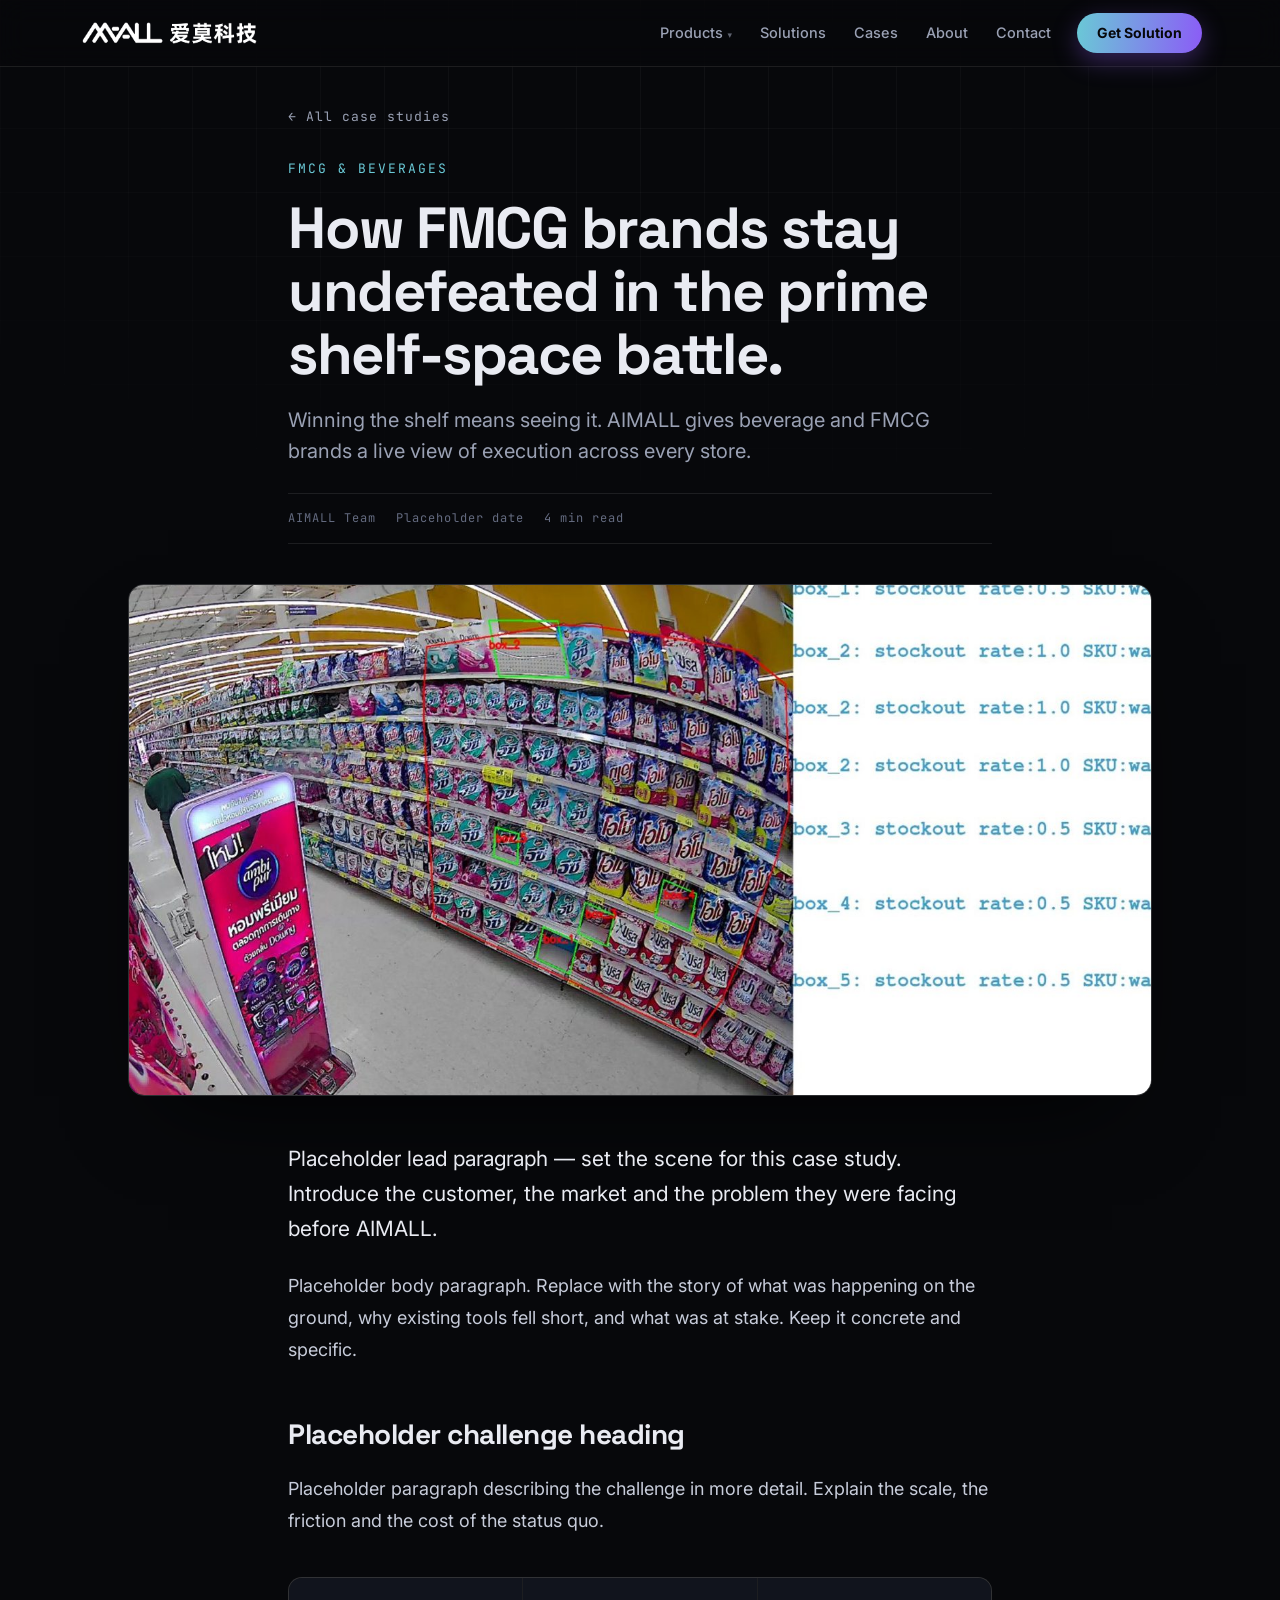
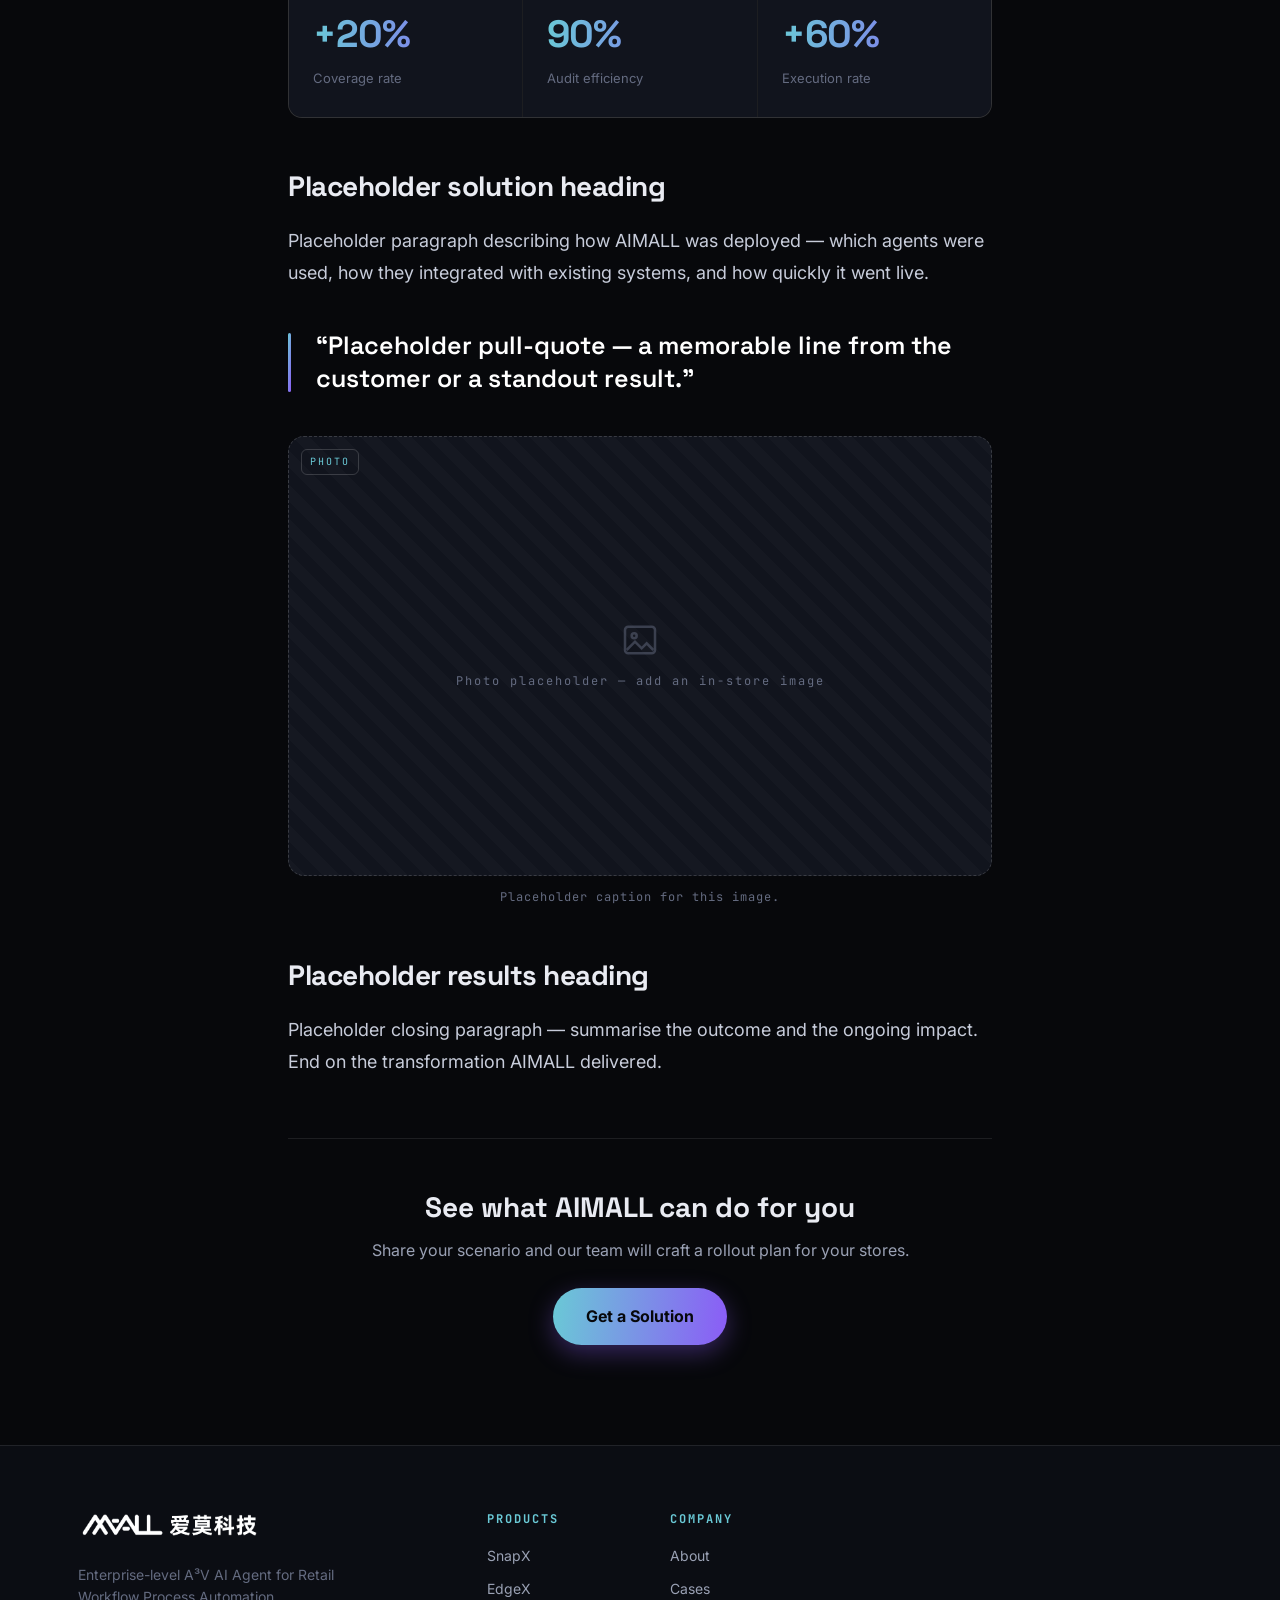
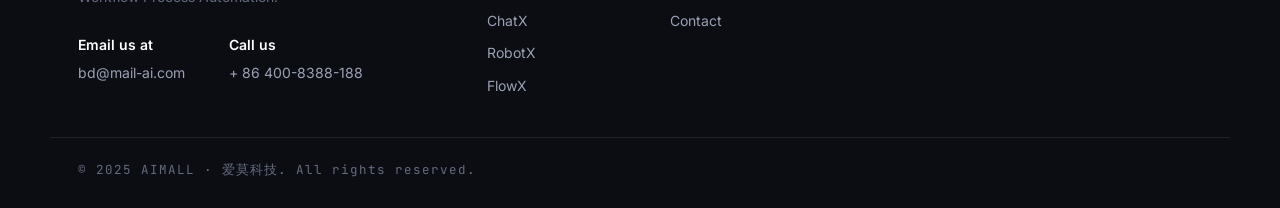
==== cases/fmcg.html @ 2e84913a "Add case-study article pages; wire Read more button to per-case article" ====
<!DOCTYPE html>
<html lang="en"><head>
<meta charset="UTF-8"/><meta name="viewport" content="width=device-width, initial-scale=1.0"/>
<title>Fmcg & Beverages — Case Study — AIMALL</title>
<link rel="preconnect" href="https://fonts.googleapis.com"/><link rel="preconnect" href="https://fonts.gstatic.com" crossorigin/>
<link href="https://fonts.googleapis.com/css2?family=Space+Grotesk:wght@400;500;600;700&family=Inter:wght@400;500;600;700&family=JetBrains+Mono:wght@400;500;600&display=swap" rel="stylesheet"/>
<link rel="stylesheet" href="../style.css?v=35"/>
</head><body>
<div class="grid-bg" aria-hidden="true"></div>
<header class="nav" id="top"><div class="container nav__inner">
    <a class="brand" href="../index.html"><img class="brand__logo" src="../assets/logo-white.png?v=1" alt="AIMALL 爱莫科技"/></a>
    <nav class="nav__links" id="navLinks"><div class="nav__drop"><a href="#">Products <i class="caret">▾</i></a><div class="nav__menu"><a href="../products/snapx.html">SnapX</a><a href="../products/edgex.html">EdgeX</a><a href="../products/chatx.html">ChatX</a><a href="../products/robotx.html">RobotX</a><a href="../products/flowx.html">FlowX</a></div></div>
        <a href="../index.html#solutions">Solutions</a><a href="../index.html#cases">Cases</a><a href="../index.html#about">About</a><a href="../index.html#contact">Contact</a></nav>
    <a href="../index.html#contact" class="btn btn--primary nav__cta">Get Solution</a>
    <button class="nav__toggle" id="navToggle" aria-label="Menu">≡</button>
</div></header>

<article class="art">
  <div class="art__narrow">
    <a href="../index.html#cases" class="art__back">← All case studies</a>
    <span class="art__eyebrow">FMCG & BEVERAGES</span>
    <h1 class="art__title">How FMCG brands stay undefeated in the prime shelf-space battle.</h1>
    <p class="art__deck">Winning the shelf means seeing it. AIMALL gives beverage and FMCG brands a live view of execution across every store.</p>
    <div class="art__meta"><span>AIMALL Team</span><span>Placeholder date</span><span>4 min read</span></div>
  </div>

  <figure class="art__hero"><img src="../assets/case-fmcg.jpg" alt="FMCG & BEVERAGES"/></figure>

  <div class="art__narrow art__body">
    <p class="lead">Placeholder lead paragraph — set the scene for this case study. Introduce the customer, the market and the problem they were facing before AIMALL.</p>
    <p>Placeholder body paragraph. Replace with the story of what was happening on the ground, why existing tools fell short, and what was at stake. Keep it concrete and specific.</p>

    <h2>Placeholder challenge heading</h2>
    <p>Placeholder paragraph describing the challenge in more detail. Explain the scale, the friction and the cost of the status quo.</p>

    <div class="art__metrics"><div class="art__metric"><span class="grad-t">+20%</span><small>Coverage rate</small></div><div class="art__metric"><span class="grad-t">90%</span><small>Audit efficiency</small></div><div class="art__metric"><span class="grad-t">+60%</span><small>Execution rate</small></div></div>

    <h2>Placeholder solution heading</h2>
    <p>Placeholder paragraph describing how AIMALL was deployed — which agents were used, how they integrated with existing systems, and how quickly it went live.</p>

    <div class="art__quote"><p>“Placeholder pull-quote — a memorable line from the customer or a standout result.”</p></div>

    <figure class="art__fig">
      <div class="ph-media" data-kind="PHOTO"><svg viewBox="0 0 24 24" fill="none" stroke="currentColor" stroke-width="1.5"><rect x="3" y="4" width="18" height="16" rx="2"/><circle cx="8.5" cy="9.5" r="1.5"/><path d="M4 18l5-5 4 4 3-3 4 4"/></svg><span>Photo placeholder — add an in-store image</span></div>
      <figcaption>Placeholder caption for this image.</figcaption>
    </figure>

    <h2>Placeholder results heading</h2>
    <p>Placeholder closing paragraph — summarise the outcome and the ongoing impact. End on the transformation AIMALL delivered.</p>

    <div class="art__cta">
      <h3>See what AIMALL can do for you</h3>
      <p>Share your scenario and our team will craft a rollout plan for your stores.</p>
      <a href="../index.html#contact" class="btn btn--primary btn--lg">Get a Solution</a>
    </div>
  </div>
</article>

<footer class="footer"><div class="container footer__grid">
    <div class="footer__brand">
      <a class="brand" href="../index.html"><img class="brand__logo" src="../assets/logo-white.png?v=1" alt="AIMALL 爱莫科技"/></a>
      <p class="footer__tag">Enterprise-level A³V AI Agent for Retail Workflow Process Automation.</p>
      <div class="footer__contact">
        <div class="fcontact"><span class="fcontact__label">Email us at</span><a class="fcontact__val" href="mailto:bd@mail-ai.com">bd@mail-ai.com</a></div>
        <div class="fcontact"><span class="fcontact__label">Call us</span><a class="fcontact__val" href="tel:+864008388188">+ 86 400-8388-188</a></div>
      </div>
    </div>
    <div class="footer__col"><h5>Products</h5><a href="../products/snapx.html">SnapX</a><a href="../products/edgex.html">EdgeX</a><a href="../products/chatx.html">ChatX</a><a href="../products/robotx.html">RobotX</a><a href="../products/flowx.html">FlowX</a></div>
    <div class="footer__col"><h5>Company</h5><a href="../index.html#about">About</a><a href="../index.html#cases">Cases</a><a href="../index.html#contact">Contact</a></div>
</div><div class="container footer__bottom mono">© 2025 AIMALL · 爱莫科技. All rights reserved.</div></footer>
<script>
document.getElementById("navToggle")?.addEventListener("click",()=>document.getElementById("navLinks").classList.toggle("open"));
document.querySelectorAll(".nav__drop").forEach(function(d){var t;d.addEventListener("mouseenter",function(){clearTimeout(t);d.classList.add("open");});d.addEventListener("mouseleave",function(){t=setTimeout(function(){d.classList.remove("open");},260);});});
</script>
</body></html>
---- style.css ----
/* ===== AIMALL — Palantir-style dark redesign ===== */
:root {
  --bg:     #07080b;
  --bg-2:   #0b0d13;   /* panel */
  --bg-3:   #11141d;   /* card */
  --line:   rgba(255,255,255,.09);
  --line-2: rgba(255,255,255,.16);
  --text:   #e9ebf2;
  --dim:    #9aa1b4;
  --mute:   #646b80;
  --cyan:   #6ac9d6;
  --cyan-b: #7ee3f0;
  --purple: #8b5cf6;
  --purple-b:#a78bfa;
  --brand-p:#6c3ec0;
  --grad:   linear-gradient(96deg, var(--cyan), var(--purple));
  --grad-soft: linear-gradient(96deg, #6ac9d6, #8b5cf6);
  --maxw:   1180px;
  --r:      14px;
}

* { box-sizing: border-box; }
html { scroll-behavior: smooth; }
body {
  margin: 0; background: var(--bg); color: var(--text);
  font-family: "Inter", system-ui, sans-serif; line-height: 1.6;
  -webkit-font-smoothing: antialiased; overflow-x: hidden;
}
a { color: inherit; text-decoration: none; }
.mono { font-family: "JetBrains Mono", ui-monospace, monospace; }

.container { width: 100%; max-width: var(--maxw); margin: 0 auto; padding: 0 28px; }

/* faint blueprint grid behind everything */
.grid-bg { position: fixed; inset: 0; z-index: 0; pointer-events: none;
  background-image:
    linear-gradient(var(--line) 1px, transparent 1px),
    linear-gradient(90deg, var(--line) 1px, transparent 1px);
  background-size: 64px 64px;
  -webkit-mask-image: radial-gradient(120% 90% at 50% 0%, #000 0%, transparent 70%);
          mask-image: radial-gradient(120% 90% at 50% 0%, #000 0%, transparent 70%);
  opacity: .5; }
body > *:not(.grid-bg) { position: relative; z-index: 1; }

/* ---- color helpers ---- */
.grad   { background: var(--grad); -webkit-background-clip: text; background-clip: text; color: transparent; }
.grad-t { background: var(--grad); -webkit-background-clip: text; background-clip: text; color: transparent; }
.c-cyan { color: var(--cyan); } .c-purple { color: var(--purple-b); }
.c-grad { background: var(--grad); -webkit-background-clip: text; background-clip: text; color: transparent; }
.dim    { color: var(--dim); }

/* ---- buttons ---- */
.btn { display: inline-flex; align-items: center; justify-content: center;
  padding: 12px 24px; border-radius: 999px; font-weight: 600; font-size: 15px;
  border: 1px solid transparent; cursor: pointer; font-family: inherit;
  transition: transform .18s ease, box-shadow .18s ease, filter .18s ease; }
.btn--lg { padding: 15px 32px; font-size: 16px; }
/* primary: smooth 2-color gradient + dark text + soft glow (matches the "Read more" button) */
.btn--primary { background: var(--grad); color: #07080b; font-weight: 700;
  border: 0; padding: 13px 25px;   /* no border → no antialiased edge fringe */
  box-shadow: 0 8px 24px rgba(139,92,246,.35); }
.btn--primary.btn--lg { padding: 16px 33px; }
.btn--primary:hover { transform: translateY(-2px); box-shadow: 0 12px 30px rgba(139,92,246,.5); }
.btn--primary:active { transform: translateY(0); box-shadow: 0 6px 18px rgba(139,92,246,.4); }
.btn--ghost { background: rgba(255,255,255,.03); color: var(--text); border-color: var(--line-2); }
.btn--ghost:hover { border-color: var(--cyan); color: #fff; }

/* ---- nav ---- */
/* header.nav (specificity 0,1,1) must beat the global `body > *:not(.grid-bg){z-index:1}`
   rule, otherwise the sticky nav — and its dropdown — render behind later sections. */
header.nav { position: sticky; top: 0; z-index: 200;
  background: rgba(7,8,11,.72); backdrop-filter: blur(14px);
  border-bottom: 1px solid var(--line); }
.nav__inner { display: flex; align-items: center; gap: 26px; height: 66px; }
.brand { display: inline-flex; align-items: center; gap: 10px; }
.brand__logo { height: 30px; width: auto; display: block; }
.brand__mark { width: 28px; height: 23px; }
.brand__name { font-family: "Space Grotesk", sans-serif; font-weight: 700; font-size: 20px; letter-spacing: 1px; }
.nav__links { display: flex; gap: 28px; margin-left: auto; font-size: 14.5px; color: var(--dim); font-weight: 500; }
.nav__links a:hover { color: #fff; }
.nav__cta { font-size: 14px; padding: 9px 20px; }
.nav__toggle { display: none; margin-left: auto; background: none; border: 0; color: #fff; font-size: 26px; cursor: pointer; }

/* products dropdown */
.nav__drop { position: relative; display: inline-flex; }
.nav__drop > a .caret { font-style: normal; font-size: 9px; opacity: .6; }
.nav__menu { position: absolute; top: calc(100% + 12px); left: 50%; transform: translateX(-50%) translateY(-6px);
  min-width: 170px; padding: 8px; z-index: 60;
  background: var(--bg-2); border: 1px solid var(--line-2); border-radius: 12px;
  display: flex; flex-direction: column; gap: 2px; box-shadow: 0 22px 55px rgba(0,0,0,.55);
  opacity: 0; visibility: hidden; transition: opacity .16s ease, transform .16s ease; }
/* invisible pad that fills the whole gap so the pointer never leaves the dropdown */
.nav__drop::after { content: ""; position: absolute; top: 100%; left: -24px; right: -24px; height: 16px; }
.nav__menu::before { content: ""; position: absolute; left: -20px; right: -20px; top: -14px; height: 16px; }  /* hover bridge */
.nav__drop:hover .nav__menu,
.nav__drop.open .nav__menu { opacity: 1; visibility: visible; transform: translateX(-50%) translateY(0); }
.nav__menu a { padding: 10px 14px; border-radius: 8px; font-size: 14px; color: var(--dim); white-space: nowrap; }
.nav__menu a:hover { background: rgba(255,255,255,.06); color: #fff; }

/* ================= product page ================= */
.pp-back { display: inline-block; margin-top: 34px; font-family: "JetBrains Mono", monospace;
  font-size: 13px; letter-spacing: 1px; color: var(--dim); }
.pp-back:hover { color: var(--cyan); }

/* hero */
.pp-hero { position: relative; padding: 40px 0 80px; overflow: hidden; }
.pp-hero__glow { position: absolute; top: -160px; left: 50%; transform: translateX(-50%);
  width: 900px; height: 560px; pointer-events: none; filter: blur(12px);
  background: radial-gradient(closest-side, var(--pp-glow, rgba(139,92,246,.22)), transparent 70%); }
.pp-hero__grid { position: relative; display: grid; grid-template-columns: 1.05fr .95fr; gap: 56px; align-items: center; }
.pp-hero--rev .pp-hero__grid { grid-template-columns: .95fr 1.05fr; }
.pp-hero--rev .pp-hero__text { order: 2; }
.pp-eyebrow { display: inline-flex; align-items: center; gap: 8px; font-family: "JetBrains Mono", monospace;
  font-size: 12px; letter-spacing: 2px; text-transform: uppercase;
  border: 1px solid var(--line-2); border-radius: 999px; padding: 6px 14px; }
.pp-eyebrow__dot { width: 6px; height: 6px; border-radius: 50%; background: var(--pp-accent, var(--cyan)); }
.pp-title { font-family: "Space Grotesk", sans-serif; font-size: clamp(48px, 6.5vw, 88px); font-weight: 700;
  letter-spacing: -2px; line-height: 1; margin: 22px 0 18px; }
.pp-tagline { font-size: clamp(19px, 2.2vw, 24px); color: var(--text); font-weight: 600; line-height: 1.3; margin: 0 0 18px; max-width: 480px; }
.pp-desc { color: var(--dim); font-size: 17px; line-height: 1.65; margin: 0 0 28px; max-width: 500px; }
.pp-cta { display: flex; gap: 14px; flex-wrap: wrap; }

.pp-media { position: relative; border: 1px solid var(--line-2); border-radius: 18px; overflow: hidden;
  background: #0a0c12; box-shadow: 0 40px 90px -34px rgba(0,0,0,.9); aspect-ratio: 5 / 4; }
.pp-media::after { content: attr(data-tag); position: absolute; top: 14px; left: 14px; z-index: 2;
  font-family: "JetBrains Mono", monospace; font-size: 10px; letter-spacing: 2px; color: var(--pp-accent, var(--cyan));
  background: rgba(7,8,11,.6); border: 1px solid var(--line-2); border-radius: 6px; padding: 5px 10px; }
.pp-media video, .pp-media svg { width: 100%; height: 100%; display: block; }
.pp-media video { object-fit: cover; }

/* sections */
.pp-sec { padding: 74px 0; border-top: 1px solid var(--line); }
.pp-sec--panel { background: var(--bg-2); }
.pp-sec__eyebrow { display: flex; align-items: center; gap: 12px; font-family: "JetBrains Mono", monospace;
  font-size: 13px; letter-spacing: 2px; text-transform: uppercase; color: var(--dim); margin: 0 0 18px; }
.pp-sec__eyebrow b { color: var(--pp-accent, var(--cyan)); font-weight: 500; }
.pp-sec__title { font-family: "Space Grotesk", sans-serif; font-size: clamp(28px, 3.6vw, 42px); font-weight: 700;
  letter-spacing: -1px; line-height: 1.12; margin: 0 0 42px; max-width: 720px; }

/* capabilities grid */
.pp-caps { display: grid; grid-template-columns: repeat(2, 1fr); gap: 18px; }
.pp-cap { background: var(--bg-3); border: 1px solid var(--line); border-radius: 14px; padding: 26px 28px;
  transition: border-color .2s, transform .2s; }
.pp-cap:hover { border-color: var(--line-2); transform: translateY(-3px); }
.pp-cap__n { font-family: "JetBrains Mono", monospace; font-size: 13px; color: var(--pp-accent, var(--cyan)); }
.pp-cap h4 { font-family: "Space Grotesk", sans-serif; font-size: 20px; margin: 12px 0 8px; }
.pp-cap p { color: var(--dim); font-size: 14.5px; margin: 0; line-height: 1.55; }

/* signature 3-step */
.pp-steps { display: grid; grid-template-columns: repeat(3, 1fr); gap: 0; border: 1px solid var(--line);
  border-radius: 14px; overflow: hidden; background: var(--line); }
.pp-step { background: var(--bg-3); padding: 30px 28px; }
.pp-step__k { font-family: "JetBrains Mono", monospace; font-size: 12px; letter-spacing: 1px; color: var(--pp-accent, var(--cyan)); }
.pp-step h4 { font-family: "Space Grotesk", sans-serif; font-size: 19px; margin: 12px 0 8px; }
.pp-step p { color: var(--dim); font-size: 14px; margin: 0; line-height: 1.55; }

/* cta band */
.pp-band { position: relative; overflow: hidden; text-align: center; padding: 90px 0; border-top: 1px solid var(--line); }
.pp-band__glow { position: absolute; inset: 0; pointer-events: none;
  background: radial-gradient(60% 100% at 50% 100%, var(--pp-glow, rgba(139,92,246,.2)), transparent 70%); }
.pp-band__inner { position: relative; }
.pp-band h2 { font-family: "Space Grotesk", sans-serif; font-size: clamp(28px, 4vw, 46px); font-weight: 700; letter-spacing: -1px; margin: 0 0 14px; }
.pp-band p { color: var(--dim); font-size: 18px; margin: 0 auto 30px; max-width: 520px; }

/* ---- placeholder scaffolding (swap in real media/text later) ---- */
.ph-media { position: relative; display: flex; flex-direction: column; align-items: center; justify-content: center;
  gap: 12px; text-align: center; padding: 24px; color: var(--mute);
  border: 1.5px dashed var(--line-2); border-radius: 16px; aspect-ratio: 16 / 10;
  background: repeating-linear-gradient(45deg, rgba(255,255,255,.015) 0 12px, transparent 12px 24px), var(--bg-3); }
.ph-media svg { width: 40px; height: 40px; opacity: .5; }
.ph-media span { font-family: "JetBrains Mono", monospace; font-size: 12px; letter-spacing: 2px; }
.ph-media::before { content: attr(data-kind); position: absolute; top: 12px; left: 12px;
  font-family: "JetBrains Mono", monospace; font-size: 10px; letter-spacing: 2px; color: var(--pp-accent, var(--cyan));
  border: 1px solid var(--line-2); border-radius: 6px; padding: 4px 8px; }

.pp-split { display: grid; grid-template-columns: 1fr 1fr; gap: 56px; align-items: center; }
.pp-split--rev .pp-split__text { order: 2; }
.pp-body { color: var(--dim); font-size: 16px; line-height: 1.65; margin: 0 0 22px; max-width: 460px; }
.pp-list { list-style: none; padding: 0; margin: 0; display: flex; flex-direction: column; gap: 12px; }
.pp-list li { position: relative; padding-left: 22px; color: var(--text); font-size: 15px; }
.pp-list li::before { content: ""; position: absolute; left: 0; top: 9px; width: 7px; height: 7px; border-radius: 50%; background: var(--grad); }

.ph-gallery { display: grid; grid-template-columns: repeat(3, 1fr); gap: 18px; }
.ph-gallery .ph-media { aspect-ratio: 4 / 3; }

.ph-stats { display: grid; grid-template-columns: repeat(3, 1fr); gap: 1px; background: var(--line);
  border: 1px solid var(--line); border-radius: 14px; overflow: hidden; }
.ph-stat { background: var(--bg-3); padding: 30px 26px; }
.ph-stat span { font-family: "Space Grotesk", sans-serif; font-size: 44px; font-weight: 700; letter-spacing: -1px; display: block; }
.ph-stat small { color: var(--mute); font-size: 13.5px; }

.ph-quote { font-family: "Space Grotesk", sans-serif; font-size: clamp(22px, 3vw, 32px); font-weight: 600;
  line-height: 1.32; letter-spacing: -.5px; margin: 0 0 18px; max-width: 840px; color: var(--text); }
.ph-quote__by { font-family: "JetBrains Mono", monospace; font-size: 13px; letter-spacing: 1px; color: var(--dim); }
.ph-tag { font-family: "JetBrains Mono", monospace; font-size: 11px; letter-spacing: 2px; color: var(--mute);
  border: 1px dashed var(--line-2); border-radius: 6px; padding: 4px 10px; display: inline-block; }

@media (max-width: 900px) {
  .pp-split, .pp-split--rev .pp-split__text { grid-template-columns: 1fr; order: 0; }
  .pp-split { grid-template-columns: 1fr; gap: 32px; }
  .ph-gallery, .ph-stats { grid-template-columns: 1fr; }
}

/* ================= case article ================= */
.art { padding-bottom: 100px; }
.art__narrow { max-width: 760px; margin: 0 auto; padding: 0 28px; }
.art__back { display: inline-block; margin-top: 40px; font-family: "JetBrains Mono", monospace;
  font-size: 13px; letter-spacing: 1px; color: var(--dim); }
.art__back:hover { color: var(--cyan); }
.art__eyebrow { display: block; font-family: "JetBrains Mono", monospace; font-size: 13px; letter-spacing: 2px;
  text-transform: uppercase; color: var(--cyan); margin-top: 30px; }
.art__title { font-family: "Space Grotesk", sans-serif; font-size: clamp(34px, 5vw, 58px); font-weight: 700;
  letter-spacing: -1.5px; line-height: 1.08; margin: 18px 0 20px; }
.art__deck { font-size: 20px; color: var(--dim); line-height: 1.55; margin: 0 0 26px; }
.art__meta { display: flex; flex-wrap: wrap; gap: 8px 20px; font-family: "JetBrains Mono", monospace;
  font-size: 12px; letter-spacing: 1px; color: var(--mute);
  border-top: 1px solid var(--line); border-bottom: 1px solid var(--line); padding: 15px 0; }
.art__hero { max-width: 1080px; margin: 40px auto 0; padding: 0 28px; }
.art__hero img { width: 100%; border-radius: 16px; border: 1px solid var(--line-2); display: block;
  aspect-ratio: 16 / 8; object-fit: cover; box-shadow: 0 40px 90px -40px rgba(0,0,0,.9); }
.art__body { margin-top: 46px; }
.art__body > p { font-size: 18px; line-height: 1.78; color: #c7ccda; margin: 0 0 24px; }
.art__body > p.lead { font-size: 21px; line-height: 1.65; color: var(--text); }
.art__body h2 { font-family: "Space Grotesk", sans-serif; font-size: 28px; font-weight: 700;
  letter-spacing: -.5px; margin: 46px 0 16px; }
.art__quote { position: relative; padding-left: 28px; margin: 40px 0; }
.art__quote::before { content: ""; position: absolute; left: 0; top: 4px; bottom: 4px; width: 3px; border-radius: 3px; background: var(--grad); }
.art__quote p { font-family: "Space Grotesk", sans-serif; font-size: 25px; font-weight: 600; line-height: 1.35; color: #fff; margin: 0; }
.art__metrics { display: grid; grid-template-columns: repeat(3, 1fr); gap: 1px; background: var(--line);
  border: 1px solid var(--line); border-radius: 14px; overflow: hidden; margin: 40px 0; }
.art__metric { background: var(--bg-3); padding: 26px 24px; }
.art__metric span { font-family: "Space Grotesk", sans-serif; font-size: 38px; font-weight: 700; letter-spacing: -1px; display: block; }
.art__metric small { color: var(--mute); font-size: 13px; }
.art__fig { margin: 40px 0; }
.art__fig figcaption { font-family: "JetBrains Mono", monospace; font-size: 12px; color: var(--mute);
  margin-top: 12px; text-align: center; letter-spacing: 1px; }
.art__cta { text-align: center; margin-top: 60px; padding-top: 46px; border-top: 1px solid var(--line); }
.art__cta h3 { font-family: "Space Grotesk", sans-serif; font-size: 28px; font-weight: 700; margin: 0 0 8px; }
.art__cta p { color: var(--dim); margin: 0 0 24px; }
@media (max-width: 900px) { .art__metrics { grid-template-columns: 1fr; } }

@media (max-width: 900px) {
  .pp-hero__grid, .pp-hero--rev .pp-hero__grid { grid-template-columns: 1fr; gap: 34px; }
  .pp-hero--rev .pp-hero__text { order: 0; }
  .pp-caps { grid-template-columns: 1fr; }
  .pp-steps { grid-template-columns: 1fr; }
}

/* ---- hero ---- */
.hero { position: relative; padding: 120px 0 96px; overflow: hidden; }
.hero__glow { position: absolute; top: -180px; left: 50%; transform: translateX(-50%);
  width: 1100px; height: 720px; pointer-events: none;
  background:
    radial-gradient(closest-side, rgba(106,201,214,.22), transparent 70%) -180px 0/60% 100% no-repeat,
    radial-gradient(closest-side, rgba(139,92,246,.26), transparent 70%) 180px 40px/60% 100% no-repeat;
  filter: blur(10px); }
.hero__inner { position: relative; max-width: 1140px; margin: 0 auto; text-align: center; }
.kicker { display: inline-flex; align-items: center; gap: 9px; font-family: "JetBrains Mono", monospace;
  font-size: 12px; letter-spacing: 2px; color: var(--cyan-b); text-transform: uppercase;
  border: 1px solid var(--line-2); border-radius: 999px; padding: 7px 16px; margin-bottom: 28px;
  background: rgba(106,201,214,.05); }
.kicker__dot { width: 7px; height: 7px; border-radius: 50%; background: var(--cyan);
  box-shadow: 0 0 10px var(--cyan); animation: pulse 1.8s infinite; }
@keyframes pulse { 0%,100% { opacity: 1; } 50% { opacity: .3; } }
.hero__title { font-family: "Space Grotesk", sans-serif; font-size: clamp(23px, 5.4vw, 66px);
  line-height: 1.06; font-weight: 700; letter-spacing: -1.5px; margin: 0 0 26px; white-space: nowrap; }
.hero__sub { font-size: clamp(17px, 2vw, 20px); color: var(--dim); max-width: 660px; margin: 0 auto 36px; }
.hero__sub b { color: var(--text); font-weight: 600; }
.hero__cta { display: flex; gap: 14px; flex-wrap: wrap; justify-content: center; }
.hero__statsbar { max-width: 1340px; margin-top: 76px; }
.hero__stats { display: grid; grid-template-columns: repeat(5, 1fr); gap: 1px;
  border: 1px solid var(--line); border-radius: var(--r); overflow: hidden;
  background: var(--line); }
.hstat { background: var(--bg-2); padding: 26px 26px; display: flex; align-items: center; gap: 16px; }
.hstat__ic { flex: 0 0 auto; width: 42px; height: 42px; border-radius: 12px;
  display: inline-flex; align-items: center; justify-content: center; }
.hstat__ic svg { width: 22px; height: 22px; }
.hstat__ic.ic-c { background: rgba(106,201,214,.1); color: var(--cyan-b); border: 1px solid rgba(106,201,214,.22); }
.hstat__ic.ic-p { background: rgba(139,92,246,.1); color: var(--purple-b); border: 1px solid rgba(139,92,246,.24); }
.hstat__txt { display: flex; flex-direction: column; min-width: 0; }
.hstat__n { font-family: "Space Grotesk", sans-serif; font-size: 30px; font-weight: 700; letter-spacing: -1px; line-height: 1.05; white-space: nowrap; }
.hstat__n i { font-style: normal; font-size: 18px; color: var(--cyan); margin-left: 1px; }
.hstat__l { font-size: 13px; color: var(--mute); line-height: 1.35; margin-top: 4px; }

/* ---- marquee ---- */
.clients { padding-top: 40px; }
.clients__label { margin: 0 0 18px; padding-left: 90px;
  font-size: 11px; letter-spacing: 3px; text-transform: uppercase; color: var(--cyan-b); }
@media (max-width: 700px) { .clients__label { padding-left: 28px; } }
.marquee { border-top: 1px solid var(--line); border-bottom: 1px solid var(--line);
  padding: 18px 0; overflow: hidden; background: rgba(255,255,255,.012); }
.marquee__viewport { overflow: hidden;
  -webkit-mask-image: linear-gradient(90deg, transparent 0, #000 70px, #000 calc(100% - 70px), transparent 100%);
          mask-image: linear-gradient(90deg, transparent 0, #000 70px, #000 calc(100% - 70px), transparent 100%); }
.marquee__track { display: flex; gap: 56px; white-space: nowrap; width: max-content;
  animation: scroll 38s linear infinite; }
.marquee__track span { font-family: "JetBrains Mono", monospace; font-size: 14px; letter-spacing: 2px;
  color: var(--mute); }
@keyframes scroll { to { transform: translateX(-50%); } }

/* ---- sections ---- */
.section { padding: 100px 0; }
.section--panel { background: var(--bg-2); border-top: 1px solid var(--line); border-bottom: 1px solid var(--line); }
.eyebrow { display: flex; align-items: center; gap: 12px; font-family: "JetBrains Mono", monospace;
  font-size: 13px; letter-spacing: 2px; text-transform: uppercase; color: var(--dim); margin: 0 0 22px; }
.eyebrow__num { color: var(--cyan); border: 1px solid var(--line-2); border-radius: 6px; padding: 3px 9px; font-size: 12px; }
.h2 { font-family: "Space Grotesk", sans-serif; font-size: clamp(30px, 4vw, 48px); font-weight: 700;
  letter-spacing: -1px; line-height: 1.1; margin: 0 0 20px; }
.lead { font-size: 18px; color: var(--dim); max-width: 680px; margin: 0 0 48px; }
.lead b { color: var(--text); }

/* ---- gap ---- */
.gap-head { display: grid; grid-template-columns: 1.1fr .9fr; gap: 40px; align-items: end; margin-bottom: 52px; }
.gap-head .h2 { margin: 0; }
.gap-head .lead { margin: 0; }
.gap-grid { display: grid; grid-template-columns: repeat(4, 1fr); gap: 1px; background: var(--line);
  border: 1px solid var(--line); border-radius: var(--r); overflow: hidden; }
.gap-cell { background: var(--bg); padding: 32px 26px; }
.gap-cell__n { display: block; font-family: "Space Grotesk", sans-serif; font-size: 46px; font-weight: 700; letter-spacing: -1px; }
.gap-cell__l { font-size: 14px; color: var(--mute); }

/* ---- A3V loop ---- */
.loop { display: grid; grid-template-columns: 1fr auto 1fr auto 1fr auto 1fr; align-items: stretch; gap: 0; margin-bottom: 22px; }
.loop__node { background: var(--bg-3); border: 1px solid var(--line); border-radius: var(--r); padding: 26px;
  position: relative; overflow: hidden; isolation: isolate;
  transition: transform .25s ease, border-color .25s ease, box-shadow .25s ease; }
.loop__node > * { position: relative; z-index: 1; }
.loop__node::before { content: ""; position: absolute; inset: 0; z-index: 0; opacity: 0; transition: opacity .3s ease;
  background: radial-gradient(280px circle at var(--mx, 50%) var(--my, -20%),
    rgba(106,201,214,.20), rgba(139,92,246,.12) 35%, transparent 65%); }
.loop__node:hover { transform: translateY(-6px); border-color: rgba(139,92,246,.5);
  box-shadow: 0 0 0 1px rgba(139,92,246,.25), 0 26px 60px -12px rgba(139,92,246,.4),
              0 0 44px -10px rgba(106,201,214,.3); }
.loop__node:hover::before { opacity: 1; }
.loop__node h3 { font-family: "Space Grotesk", sans-serif; font-size: 23px; margin: 10px 0 12px; }
.loop__node p { color: var(--dim); font-size: 14.5px; margin: 0 0 18px; }
.loop__tag { display: block; font-size: 11px; color: var(--mute); letter-spacing: 1px; }
.loop__sym { font-style: normal; color: var(--cyan); }
.loop__sym--v { color: var(--purple-b); }
.loop__meta { font-size: 12px; color: var(--mute); letter-spacing: 1px; }
.loop__node--v { border-color: rgba(139,92,246,.4); box-shadow: 0 0 0 1px rgba(139,92,246,.12), 0 20px 60px rgba(139,92,246,.1); }
.loop__arrow { align-self: center; width: 34px; height: 2px; position: relative;
  background: linear-gradient(90deg, var(--cyan), var(--purple)); }
.loop__arrow::after { content: ""; position: absolute; right: -1px; top: 50%; transform: translateY(-50%) rotate(45deg);
  width: 7px; height: 7px; border-top: 2px solid var(--purple); border-right: 2px solid var(--purple); }

/* closed-loop return rail */
.loop__return { position: relative; display: flex; justify-content: center; margin: 0 0 60px; }
.loop__return::before { content: ""; position: absolute; left: 0; right: 0; top: 50%;
  border-top: 1px dashed var(--line-2); }
.loop__return::after { content: ""; position: absolute; left: 0; top: 50%; transform: translateY(-50%) rotate(-45deg);
  width: 7px; height: 7px; border-left: 2px solid var(--cyan); border-bottom: 2px solid var(--cyan); }
.loop__return-label { position: relative; background: var(--bg-2); padding: 0 18px;
  font-size: 11px; letter-spacing: 2px; color: var(--cyan-b); }

/* ---- timeline ---- */
.timeline { border: 1px solid var(--line); border-radius: var(--r); background:
   linear-gradient(180deg, rgba(139,92,246,.06), rgba(106,201,214,.03)); padding: 28px 30px; }
.timeline__h { font-size: 12px; letter-spacing: 2px; color: var(--cyan-b); margin: 0 0 22px; }
.timeline__steps { list-style: none; margin: 0; padding: 0; display: grid; gap: 0; }
.timeline__steps li { display: grid; grid-template-columns: 80px 110px 1fr; gap: 18px; align-items: baseline;
  padding: 16px 0; border-top: 1px solid var(--line); }
.timeline__steps li:first-child { border-top: 0; }
.t-time { color: var(--cyan); font-size: 15px; }
.t-k { font-family: "JetBrains Mono", monospace; font-size: 13px; letter-spacing: 1px; color: var(--purple-b); }
.t-d { color: var(--dim); font-size: 15px; }

/* ---- products ---- */
.products { display: grid; grid-template-columns: repeat(3, 1fr); gap: 20px; }
.product { background: var(--bg-3); border: 1px solid var(--line); border-radius: var(--r); padding: 30px;
  transition: .2s; }
.product:hover { border-color: var(--line-2); transform: translateY(-4px); }
.product--hot { border-color: rgba(139,92,246,.4); box-shadow: 0 0 0 1px rgba(139,92,246,.15), 0 20px 60px rgba(139,92,246,.12); }
.product__tag { font-size: 14px; letter-spacing: 2px; font-weight: 600; }
.product h3 { font-family: "Space Grotesk", sans-serif; font-size: 23px; margin: 14px 0 10px; }
.product p { color: var(--dim); font-size: 15px; margin: 0 0 20px; }
.feat { list-style: none; margin: 0 0 22px; padding: 0; }
.feat li { font-size: 14px; color: var(--text); padding: 9px 0; border-top: 1px solid var(--line); position: relative; padding-left: 18px; }
.feat li::before { content: ""; position: absolute; left: 0; top: 50%; transform: translateY(-50%);
  width: 6px; height: 6px; border-radius: 50%; background: var(--grad); }
.link { font-family: "JetBrains Mono", monospace; font-size: 13px; letter-spacing: 1px; color: var(--cyan); }
.link:hover { color: var(--cyan-b); }

/* ---- selector: carousel left, detail right ---- */
.container--wide { max-width: 1380px; }
.selector { display: grid; grid-template-columns: 1.25fr .75fr; gap: 48px; align-items: center; margin-top: 16px; }
.cover-col { min-width: 0; }

/* ---- coverflow product carousel ---- */
.cover { position: relative; display: flex; align-items: center; justify-content: center;
  min-height: 340px; overflow: hidden; }
.cover__stage { position: relative; width: 100%; height: 236px; perspective: 1500px;
  transform-style: preserve-3d; touch-action: pan-y; user-select: none; cursor: grab; }
.cover__stage.dragging { cursor: grabbing; }
.cover__card { position: absolute; top: 50%; left: 50%; width: 500px; height: 232px;
  margin: -116px 0 0 -250px; border-radius: 18px; overflow: hidden;
  background: linear-gradient(180deg, #11141d, #0b0d13); border: 1px solid var(--line);
  transition: transform .6s cubic-bezier(.18,.9,.25,1), opacity .6s, box-shadow .3s, border-color .3s;
  will-change: transform, opacity; }
.cover__card.is-active { border-color: rgba(139,92,246,.5);
  box-shadow: 0 0 0 1px rgba(139,92,246,.25), 0 30px 80px -20px rgba(139,92,246,.5), 0 0 50px -16px rgba(106,201,214,.4); }
.cover__vis { height: 168px; padding: 14px; display: flex; align-items: center; justify-content: center;
  background:
    radial-gradient(120% 90% at 50% 0%, rgba(139,92,246,.10), transparent 60%),
    linear-gradient(180deg, #0d1018, #0a0c12);
  border-bottom: 1px solid var(--line); }
.cover__vis .vis { width: 100%; height: 100%; }
.cover__vis--video { padding: 0; }
.cover__video { width: 100%; height: 100%; object-fit: cover; display: block; }
/* portrait clips (e.g. phone recordings): show the whole frame, centered */
.cover__video--portrait { object-fit: contain; background: #0a0c12; }
.cover__label { display: flex; align-items: baseline; justify-content: space-between; padding: 15px 22px; }
.cover__name { font-family: "Space Grotesk", sans-serif; font-weight: 700; font-size: 22px; }
.cover__role { font-size: 11px; letter-spacing: 2px; color: var(--cyan); }
.cover__arrow { position: absolute; top: 50%; transform: translateY(-50%); z-index: 20;
  width: 50px; height: 50px; border-radius: 50%; cursor: pointer;
  background: rgba(255,255,255,.04); border: 1px solid var(--line-2); color: var(--text);
  font-size: 26px; line-height: 1; display: flex; align-items: center; justify-content: center;
  transition: .18s; }
.cover__arrow:hover { border-color: var(--cyan); color: #fff; background: rgba(106,201,214,.08); }
.cover__arrow--l { left: 0; } .cover__arrow--r { right: 0; }
.cover__counter { text-align: center; margin: 6px 0 0; font-size: 13px; letter-spacing: 2px; color: var(--mute); }
.cover__counter b { color: var(--cyan-b); }
.selector__hint { text-align: center; margin-top: 36px; font-size: 11px; letter-spacing: 2px; color: var(--mute); }

/* detail panel (under the carousel) */
.prod-detail { border: 1px solid var(--line); border-radius: var(--r); background: var(--bg-3); padding: 34px 40px;
  position: relative; overflow: hidden; }
.prod-detail--wide { max-width: 860px; margin: 0 auto; }
.prod-detail::before { content: ""; position: absolute; inset: 0 auto 0 0; width: 3px; background: var(--grad); }
.prod-detail__tag { font-size: 12px; letter-spacing: 2px; display: block; margin-bottom: 10px; }
.prod-detail__name { font-family: "Space Grotesk", sans-serif; font-size: 32px; font-weight: 700; letter-spacing: -1px; margin: 0; line-height: 1.05; }
.prod-detail__desc { color: var(--dim); font-size: 16px; margin: 12px 0 22px; max-width: 620px; }
.prod-detail .feat { columns: 2; column-gap: 30px; margin-bottom: 22px; }
.prod-detail .feat li { break-inside: avoid; }
.prod-detail.swap { animation: detailIn .4s ease; }
@keyframes detailIn { from { opacity: 0; transform: translateY(10px); } to { opacity: 1; transform: none; } }

/* ---- 5P ---- */
.p5__tabs { display: flex; flex-wrap: wrap; gap: 8px; margin-bottom: 28px; }
.p5__tab { font-family: "JetBrains Mono", monospace; font-size: 14px; letter-spacing: 1px;
  padding: 11px 22px; border-radius: 999px; border: 1px solid var(--line-2); background: transparent;
  color: var(--dim); cursor: pointer; transition: .15s; }
/* hover: subtle on-theme highlight (not the gradient) */
.p5__tab:hover { color: #fff; border-color: var(--cyan); background: rgba(106,201,214,.08); }
/* selected: solid brand purple — distinct from hover */
.p5__tab.is-active, .p5__tab.is-active:hover { color: #fff; font-weight: 600;
  background: var(--brand-p); border-color: transparent;
  box-shadow: 0 6px 20px rgba(108,62,192,.45), 0 0 0 1px rgba(139,92,246,.4); }
.p5__panel { border: 1px solid var(--line); border-radius: var(--r); background: var(--bg-3); padding: 34px; }
.p5__lead { margin-bottom: 26px; }
.p5__lead h3 { font-family: "Space Grotesk", sans-serif; font-size: 26px; margin: 0 0 8px; }
.p5__lead .mono { font-size: 12px; letter-spacing: 2px; color: var(--cyan); }
.p5__chips { display: flex; flex-wrap: wrap; gap: 12px; }
.chip { border: 1px solid var(--line-2); border-radius: 10px; padding: 14px 18px; background: var(--bg-2); min-width: 160px; }
.chip b { display: block; font-size: 15px; font-weight: 600; }
.chip small { font-family: "JetBrains Mono", monospace; font-size: 11px; letter-spacing: 1px; color: var(--mute); }

/* ---- success-story showcase (Palantir-style) ---- */
.story__tabs { display: flex; align-items: center; gap: 8px; flex-wrap: wrap; margin-bottom: 18px; }
.story__tab { font-family: "JetBrains Mono", monospace; font-size: 14px; padding: 9px 18px; border-radius: 8px;
  border: 1px solid transparent; background: transparent; color: var(--dim); cursor: pointer; transition: .15s; }
.story__tab:hover { color: #fff; }
.story__tab.is-active { color: #fff; background: rgba(255,255,255,.06); border-color: var(--line-2); }
.story__all { margin-left: auto; font-family: "JetBrains Mono", monospace; font-size: 12px; letter-spacing: 1px;
  color: var(--dim); border: 1px solid var(--line-2); border-radius: 8px; padding: 9px 16px; }
.story__all:hover { color: #fff; border-color: var(--cyan); }

.story__panel { position: relative; overflow: hidden; border: 1px solid var(--line); border-radius: var(--r);
  background: radial-gradient(120% 120% at 100% 0%, rgba(139,92,246,.10), transparent 55%), var(--bg-2); padding: 44px; }
/* title + short description overlaid on the image — the whole block is a link */
.story__overlay { position: absolute; left: 0; right: 0; bottom: 0; z-index: 3; display: block;
  padding: 48px clamp(28px, 5vw, 64px); max-width: 760px; }
.story__eyebrow { display: block; font-size: 13px; letter-spacing: 3px; color: var(--cyan-b);
  text-shadow: 0 1px 8px rgba(0,0,0,.8); transition: color .2s ease; }
.story__title { font-family: "Space Grotesk", sans-serif; font-size: clamp(26px, 3vw, 40px); font-weight: 700;
  line-height: 1.12; letter-spacing: -.8px; margin: 14px 0 14px; color: #fff;
  text-shadow: 0 2px 20px rgba(0,0,0,.7); transition: color .2s ease; }
.story__desc { color: rgba(255,255,255,.82); font-size: clamp(15px, 1.6vw, 18px); line-height: 1.55; margin: 0;
  max-width: 600px; text-shadow: 0 1px 12px rgba(0,0,0,.8); transition: color .2s ease; }
/* dull the whole block on hover */
.story__overlay:hover .story__title { color: rgba(255,255,255,.6); }
.story__overlay:hover .story__desc { color: rgba(255,255,255,.5); }
.story__overlay:hover .story__eyebrow { color: rgba(126,227,240,.6); }
/* Read more button */
.story__more { display: inline-flex; align-items: center; gap: 8px; margin-top: 22px;
  padding: 11px 24px; border-radius: 999px; font-weight: 700; font-size: 14px; color: #07080b;
  background: var(--grad); box-shadow: 0 8px 24px rgba(139,92,246,.35);
  transition: transform .15s ease, box-shadow .15s ease; }
.story__overlay:hover .story__more { transform: translateY(-2px); box-shadow: 0 12px 30px rgba(139,92,246,.5); }
.story__metrics { display: flex; gap: 36px; flex-wrap: wrap; margin-bottom: 26px; }
.story__metrics > div { display: flex; flex-direction: column; }
.story__metrics span { font-family: "Space Grotesk", sans-serif; font-size: 34px; font-weight: 700; letter-spacing: -1px;
  background: var(--grad); -webkit-background-clip: text; background-clip: text; color: transparent; }
.story__metrics small { font-size: 12.5px; color: var(--mute); margin-top: 2px; }
.story__desc { color: var(--dim); font-size: 15.5px; line-height: 1.6; margin: 0 0 24px; max-width: 480px; }
.story__read { font-family: "JetBrains Mono", monospace; font-size: 14px; letter-spacing: 1px; color: var(--cyan); }
.story__read:hover { color: var(--cyan-b); }

/* case media: full-width banner + overlaid pagination dots */
.story__media { position: relative; border-radius: 14px; overflow: hidden;
  border: 1px solid var(--line-2); box-shadow: 0 30px 70px -28px rgba(0,0,0,.85);
  cursor: grab; touch-action: pan-y; user-select: none; }
.story__media.dragging { cursor: grabbing; }
.story__media::after { content: ""; position: absolute; inset: 0; z-index: 1; pointer-events: none;
  background:
    linear-gradient(to top, rgba(6,7,10,.92) 0%, rgba(6,7,10,.55) 32%, transparent 60%),
    linear-gradient(to right, rgba(6,7,10,.55), transparent 55%); }
.story__img { width: 100%; aspect-ratio: 1.9 / 1; object-fit: cover; display: block;
  background: linear-gradient(135deg, #11141d, #0a0c12);
  -webkit-user-drag: none; user-select: none; -webkit-user-select: none;
  transform-origin: 50% 50%; animation: kenburns 20s ease-in-out infinite alternate; }
@keyframes kenburns {
  from { transform: scale(1) translate(0, 0); }
  to   { transform: scale(1.09) translate(-1.5%, -1.2%); }
}
@media (prefers-reduced-motion: reduce) { .story__img { animation: none; } }
/* smooth dissolve when switching stories */
.story__img, .story__overlay { transition: opacity .37s ease; }
.story__panel.fading .story__img,
.story__panel.fading .story__overlay { opacity: 0; }
.story__dots { position: absolute; top: 18px; right: 20px; z-index: 4;
  display: flex; gap: 9px; }

/* left / right navigation arrows */
.story__arrow { position: absolute; top: 50%; transform: translateY(-50%); z-index: 4;
  width: 52px; height: 52px; border-radius: 50%; cursor: pointer;
  display: flex; align-items: center; justify-content: center; font-size: 28px; line-height: 1;
  color: #fff; background: rgba(7,8,11,.5); border: 1px solid rgba(255,255,255,.28);
  backdrop-filter: blur(6px); transition: .18s; }
.story__arrow:hover { background: rgba(7,8,11,.75); border-color: var(--cyan); }
.story__arrow--l { left: 20px; } .story__arrow--r { right: 20px; }
.story__dot { width: 9px; height: 9px; padding: 0; border: 0; border-radius: 999px; cursor: pointer;
  background: rgba(255,255,255,.45); position: relative; overflow: hidden; transition: width .3s ease, background .3s;
  box-shadow: 0 1px 4px rgba(0,0,0,.5); }
.story__dot:hover { background: rgba(255,255,255,.75); }
.story__dot.is-active { width: 40px; background: rgba(255,255,255,.28); }
.story__dot.is-active::after { content: ""; position: absolute; left: 0; top: 0; bottom: 0; width: 0;
  background: var(--grad); animation: dotfill var(--rotate, 6s) linear forwards; }
@keyframes dotfill { to { width: 100%; } }

.story__rule { height: 1px; background: var(--line-2); margin: 40px 0 22px; }
.story__annot { display: grid; grid-template-columns: 1fr 1fr 1.3fr; gap: 30px; font-size: 12px; letter-spacing: 1px; line-height: 1.7; color: var(--dim); }
.story__annot-k { color: #fff; font-weight: 600; }
.story__annot-l { display: block; color: var(--cyan); margin-bottom: 4px; }

.story__wordmark { display: flex; align-items: center; justify-content: center; gap: clamp(14px, 3vw, 40px);
  margin-top: 18px; font-family: "Space Grotesk", sans-serif; font-weight: 700; letter-spacing: -2px;
  font-size: clamp(48px, 12vw, 150px); line-height: 1; color: #fff; user-select: none; }
.story__star { background: var(--grad); -webkit-background-clip: text; background-clip: text; color: transparent;
  font-size: .55em; transform: translateY(-.04em); }
.story__panel.swap .story__head, .story__panel.swap .story__wordmark, .story__panel.swap .story__annot { animation: detailIn .45s ease; }

/* ---- excellence ---- */
.excel { display: grid; grid-template-columns: repeat(4, 1fr); gap: 18px; margin-bottom: 28px; }
.excel__card { background: var(--bg-3); border: 1px solid var(--line); border-radius: var(--r); padding: 26px; }
.excel__k { font-size: 11px; letter-spacing: 2px; color: var(--cyan); }
.excel__card h4 { font-family: "Space Grotesk", sans-serif; font-size: 19px; margin: 12px 0 8px; }
.excel__card p { font-size: 14px; color: var(--dim); margin: 0; }
.excel__strip { display: flex; align-items: center; gap: 20px; border: 1px solid var(--line);
  border-radius: var(--r); padding: 26px 30px; background: var(--bg-3); }
.excel__strip .big { font-family: "Space Grotesk", sans-serif; font-size: 54px; font-weight: 700; letter-spacing: -2px; }
.excel__strip-l { color: var(--dim); font-size: 15px; }

/* ---- CTA ---- */
.cta { position: relative; padding: 120px 0; text-align: center; overflow: hidden;
  border-top: 1px solid var(--line); }
.cta__glow { position: absolute; inset: 0; pointer-events: none;
  background: radial-gradient(60% 100% at 50% 100%, rgba(139,92,246,.22), transparent 70%),
              radial-gradient(50% 80% at 50% 0%, rgba(106,201,214,.12), transparent 70%); }
.cta__inner { position: relative; }
.cta__title { font-family: "Space Grotesk", sans-serif; font-size: clamp(30px, 4.4vw, 52px);
  font-weight: 700; letter-spacing: -1px; line-height: 1.12; margin: 0 0 18px; }
.cta__sub { color: var(--dim); font-size: 18px; max-width: 560px; margin: 0 auto 32px; }
.cta__contact { margin-top: 24px; font-size: 13px; letter-spacing: 1px; color: var(--mute); }

/* ---- footer ---- */
.footer { border-top: 1px solid var(--line); padding: 64px 0 28px; background: var(--bg-2); }
.footer__contact { display: flex; gap: 44px; flex-wrap: wrap; margin-top: 26px; }
.fcontact { display: flex; flex-direction: column; gap: 5px; }
.fcontact__label { font-size: 14px; font-weight: 600; color: #fff; }
.fcontact__val { font-size: 14px; color: var(--dim); white-space: nowrap; }
.fcontact__val:hover { color: var(--cyan); }
.footer__grid { display: grid; grid-template-columns: 2.5fr 1fr 1fr 1fr 1.1fr; gap: 32px; padding-bottom: 40px; border-bottom: 1px solid var(--line); align-items: start; }
.footer__tag { color: var(--mute); font-size: 14px; max-width: 260px; margin: 16px 0 0; }
.footer__col { display: flex; flex-direction: column; gap: 10px; }
.footer__col h5 { font-family: "JetBrains Mono", monospace; font-size: 12px; letter-spacing: 2px; color: var(--cyan);
  margin: 0 0 6px; text-transform: uppercase; }
.footer__col a, .footer__col span { font-size: 14px; color: var(--dim); }
.footer__col a:hover { color: #fff; }
.footer__bottom { padding-top: 22px; font-size: 12.5px; letter-spacing: 1px; color: var(--mute); }

/* ---- reveal ---- */
.section, .marquee { opacity: 1; }
[data-reveal] { opacity: 0; transform: translateY(24px); transition: opacity .6s ease, transform .6s ease; }
[data-reveal].in { opacity: 1; transform: none; }

/* ---- responsive ---- */
@media (max-width: 920px) {
  .nav__links, .nav__cta { display: none; }
  .nav__toggle { display: block; }
  .nav__links.open { display: flex; position: absolute; top: 66px; left: 0; right: 0; flex-direction: column;
    gap: 0; background: var(--bg-2); border-bottom: 1px solid var(--line); padding: 8px 28px; }
  .nav__drop { flex-direction: column; align-items: flex-start; width: 100%; }
  .nav__menu { position: static; transform: none; opacity: 1; visibility: visible; margin: 4px 0 4px 14px;
    padding: 0; min-width: 0; background: none; border: 0; box-shadow: none; }
  .nav__menu a { padding: 10px 0; }
  .nav__links.open a { padding: 13px 0; }
  .hero__stats, .gap-grid, .gap-head, .excel { grid-template-columns: 1fr 1fr; }
  .story__top { grid-template-columns: 1fr; gap: 28px; }
  .story__annot { grid-template-columns: 1fr; gap: 16px; }
  .story__panel { padding: 28px; }
  .selector { grid-template-columns: 1fr; gap: 36px; justify-items: center; }
  .prod-detail .feat { columns: 1; }
  .loop { grid-template-columns: 1fr; gap: 16px; }
  .loop__arrow { display: none; }
  .timeline__steps li { grid-template-columns: 64px 1fr; }
  .timeline__steps .t-k { display: none; }
  .footer__grid { grid-template-columns: 1fr 1fr; }
}
@media (max-width: 560px) {
  .hero__stats, .gap-grid, .excel { grid-template-columns: 1fr; }
  .excel__strip { flex-direction: column; align-items: flex-start; gap: 8px; }
}
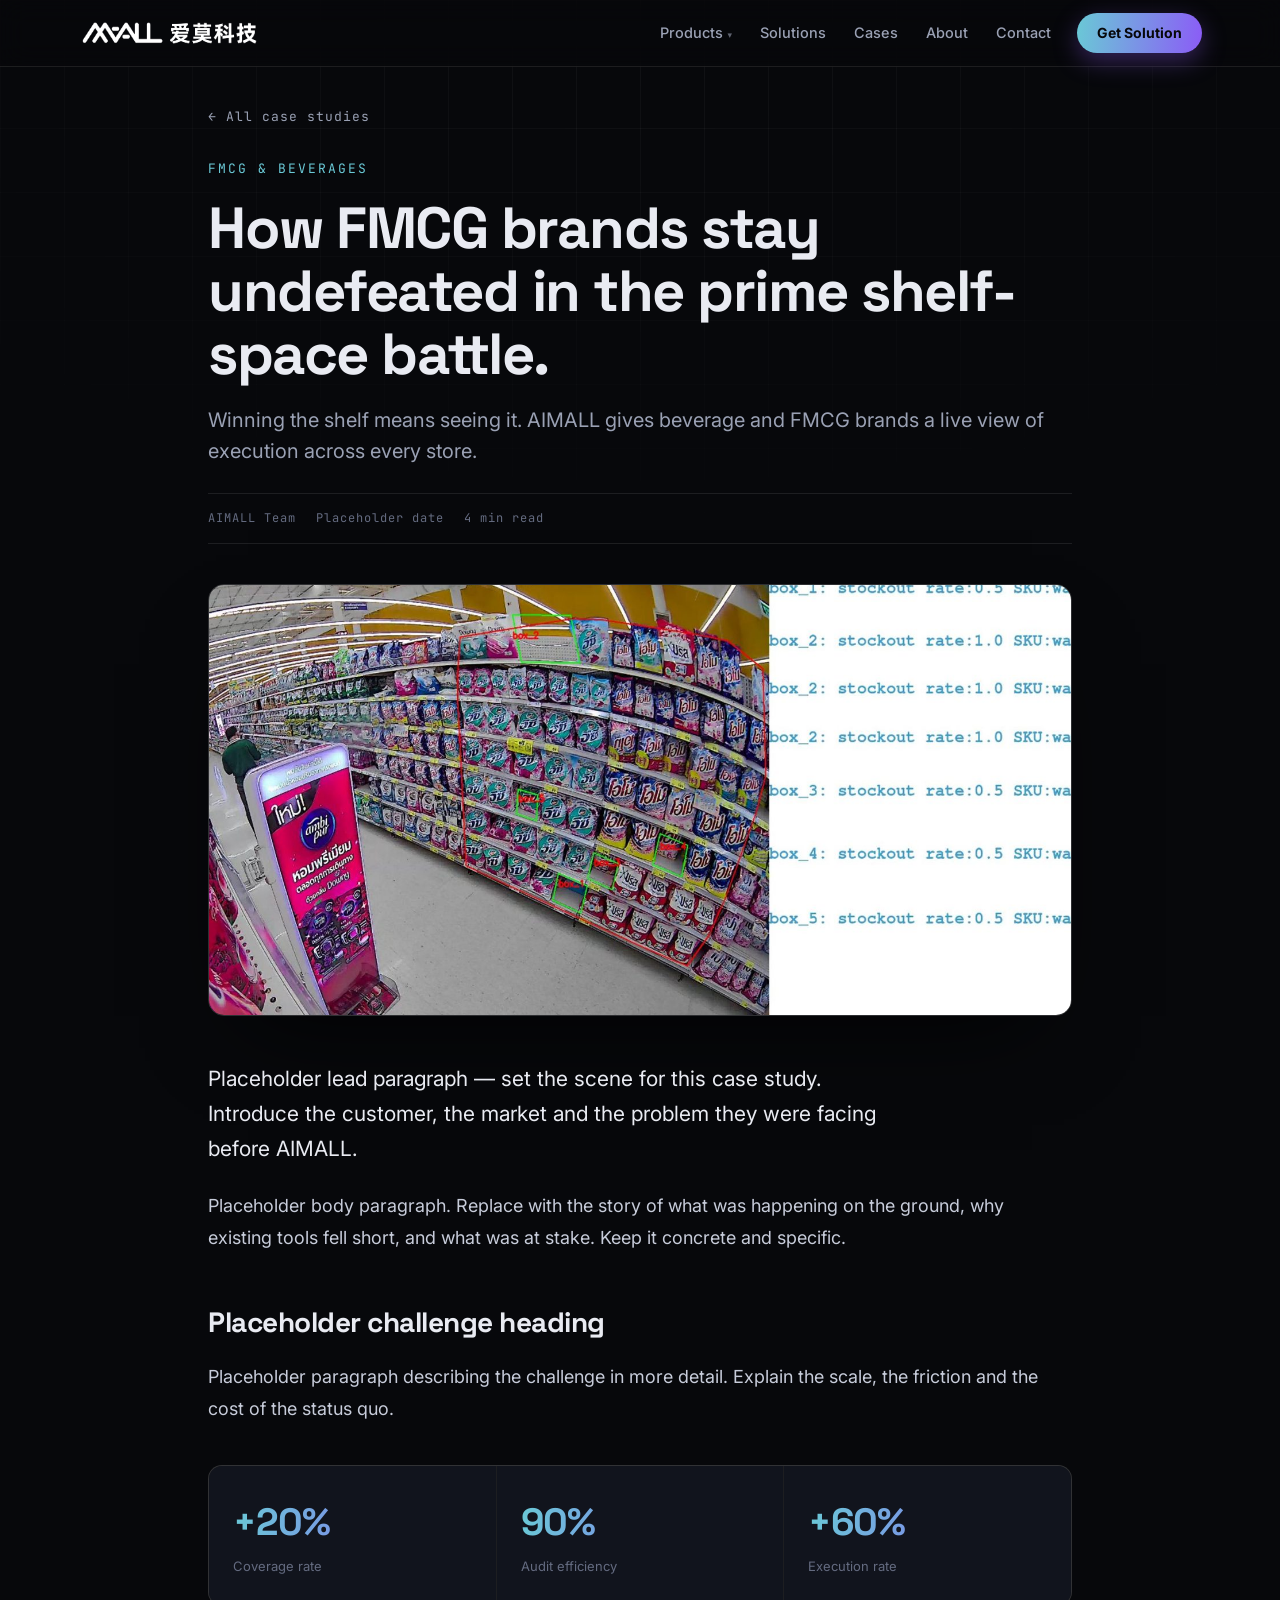
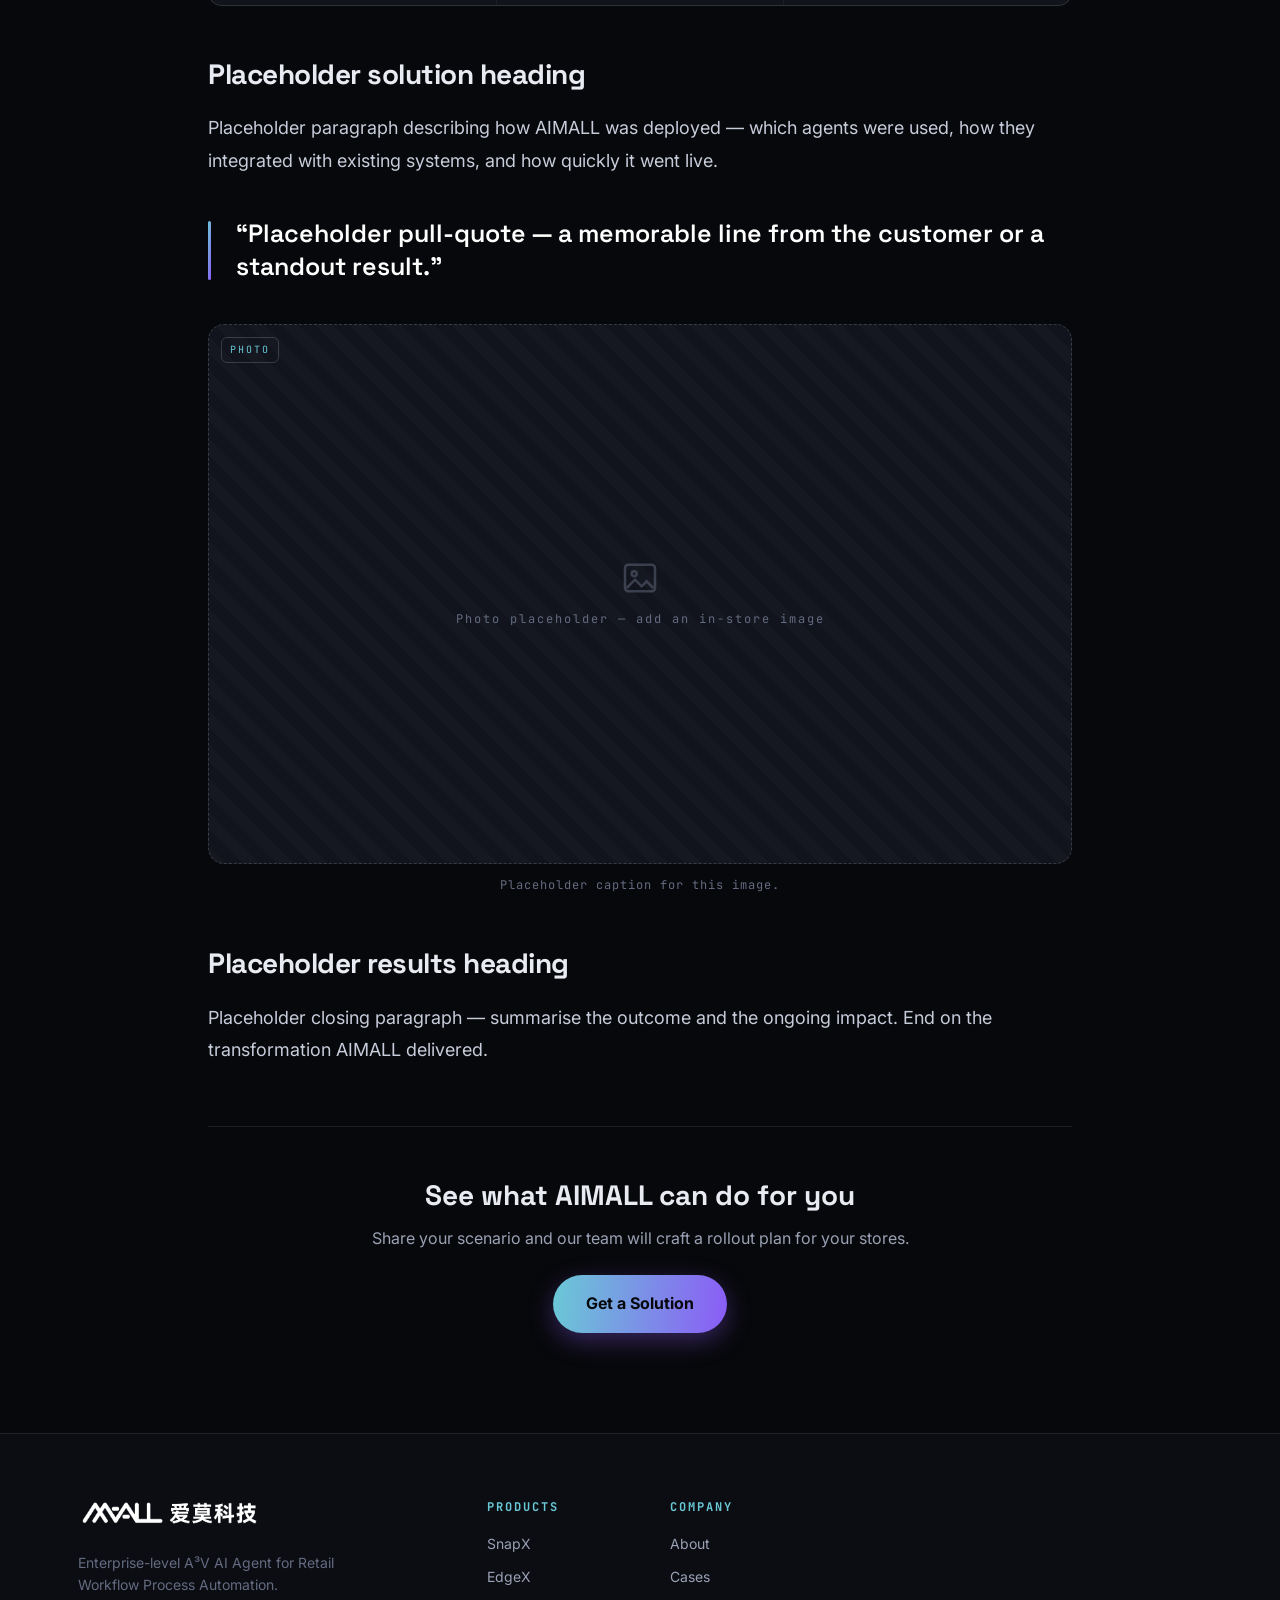
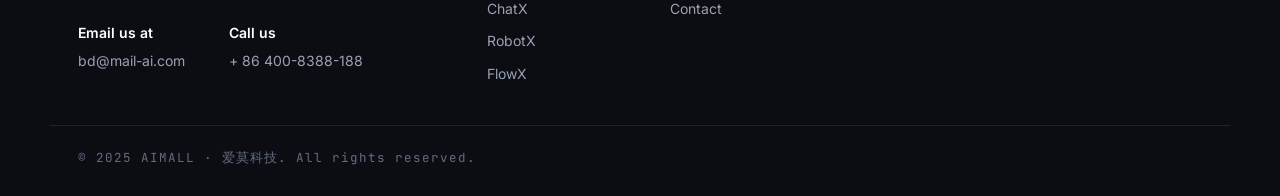
==== commit 32ef302f: "Article: align text column and hero image to the same width (920px)" ====
--- a/cases/fmcg.html
+++ b/cases/fmcg.html
@@ -4,7 +4,7 @@
 <title>Fmcg & Beverages — Case Study — AIMALL</title>
 <link rel="preconnect" href="https://fonts.googleapis.com"/><link rel="preconnect" href="https://fonts.gstatic.com" crossorigin/>
 <link href="https://fonts.googleapis.com/css2?family=Space+Grotesk:wght@400;500;600;700&family=Inter:wght@400;500;600;700&family=JetBrains+Mono:wght@400;500;600&display=swap" rel="stylesheet"/>
-<link rel="stylesheet" href="../style.css?v=35"/>
+<link rel="stylesheet" href="../style.css?v=37"/>
 </head><body>
 <div class="grid-bg" aria-hidden="true"></div>
 <header class="nav" id="top"><div class="container nav__inner">
--- a/style.css
+++ b/style.css
@@ -203,7 +203,7 @@
 
 /* ================= case article ================= */
 .art { padding-bottom: 100px; }
-.art__narrow { max-width: 760px; margin: 0 auto; padding: 0 28px; }
+.art__narrow { max-width: 920px; margin: 0 auto; padding: 0 28px; }
 .art__back { display: inline-block; margin-top: 40px; font-family: "JetBrains Mono", monospace;
   font-size: 13px; letter-spacing: 1px; color: var(--dim); }
 .art__back:hover { color: var(--cyan); }
@@ -215,7 +215,7 @@
 .art__meta { display: flex; flex-wrap: wrap; gap: 8px 20px; font-family: "JetBrains Mono", monospace;
   font-size: 12px; letter-spacing: 1px; color: var(--mute);
   border-top: 1px solid var(--line); border-bottom: 1px solid var(--line); padding: 15px 0; }
-.art__hero { max-width: 1080px; margin: 40px auto 0; padding: 0 28px; }
+.art__hero { max-width: 920px; margin: 40px auto 0; padding: 0 28px; }
 .art__hero img { width: 100%; border-radius: 16px; border: 1px solid var(--line-2); display: block;
   aspect-ratio: 16 / 8; object-fit: cover; box-shadow: 0 40px 90px -40px rgba(0,0,0,.9); }
 .art__body { margin-top: 46px; }
@@ -248,13 +248,30 @@
 
 /* ---- hero ---- */
 .hero { position: relative; padding: 120px 0 96px; overflow: hidden; }
-.hero__glow { position: absolute; top: -180px; left: 50%; transform: translateX(-50%);
-  width: 1100px; height: 720px; pointer-events: none;
-  background:
-    radial-gradient(closest-side, rgba(106,201,214,.22), transparent 70%) -180px 0/60% 100% no-repeat,
-    radial-gradient(closest-side, rgba(139,92,246,.26), transparent 70%) 180px 40px/60% 100% no-repeat;
-  filter: blur(10px); }
-.hero__inner { position: relative; max-width: 1140px; margin: 0 auto; text-align: center; }
+/* living, "breathing" hero background — animated colour blobs */
+.hero__glow { position: absolute; top: -220px; left: 50%; transform: translateX(-50%);
+  width: min(1200px, 120vw); height: 860px; pointer-events: none; z-index: 0; overflow: visible; }
+.hero__glow::before, .hero__glow::after { content: ""; position: absolute; border-radius: 50%;
+  filter: blur(70px); will-change: transform, opacity; }
+.hero__glow::before { width: 620px; height: 500px; left: 12%; top: 40px;
+  background: radial-gradient(closest-side, rgba(106,201,214,.5), transparent 72%);
+  animation: heroBreatheA 15s ease-in-out infinite; }
+.hero__glow::after { width: 680px; height: 560px; right: 10%; top: 10px;
+  background: radial-gradient(closest-side, rgba(139,92,246,.55), transparent 72%);
+  animation: heroBreatheB 19s ease-in-out infinite; }
+@keyframes heroBreatheA {
+  0%,100% { transform: translate(0,0) scale(1); opacity: .55; }
+  50%     { transform: translate(70px, 46px) scale(1.28); opacity: .8; }
+}
+@keyframes heroBreatheB {
+  0%,100% { transform: translate(0,0) scale(1.12); opacity: .5; }
+  50%     { transform: translate(-80px, 34px) scale(.86); opacity: .78; }
+}
+@media (prefers-reduced-motion: reduce) {
+  .hero__glow::before, .hero__glow::after { animation: none; }
+}
+.hero__inner { position: relative; z-index: 2; max-width: 1140px; margin: 0 auto; text-align: center; }
+.hero__statsbar { position: relative; z-index: 2; }
 .kicker { display: inline-flex; align-items: center; gap: 9px; font-family: "JetBrains Mono", monospace;
   font-size: 12px; letter-spacing: 2px; color: var(--cyan-b); text-transform: uppercase;
   border: 1px solid var(--line-2); border-radius: 999px; padding: 7px 16px; margin-bottom: 28px;
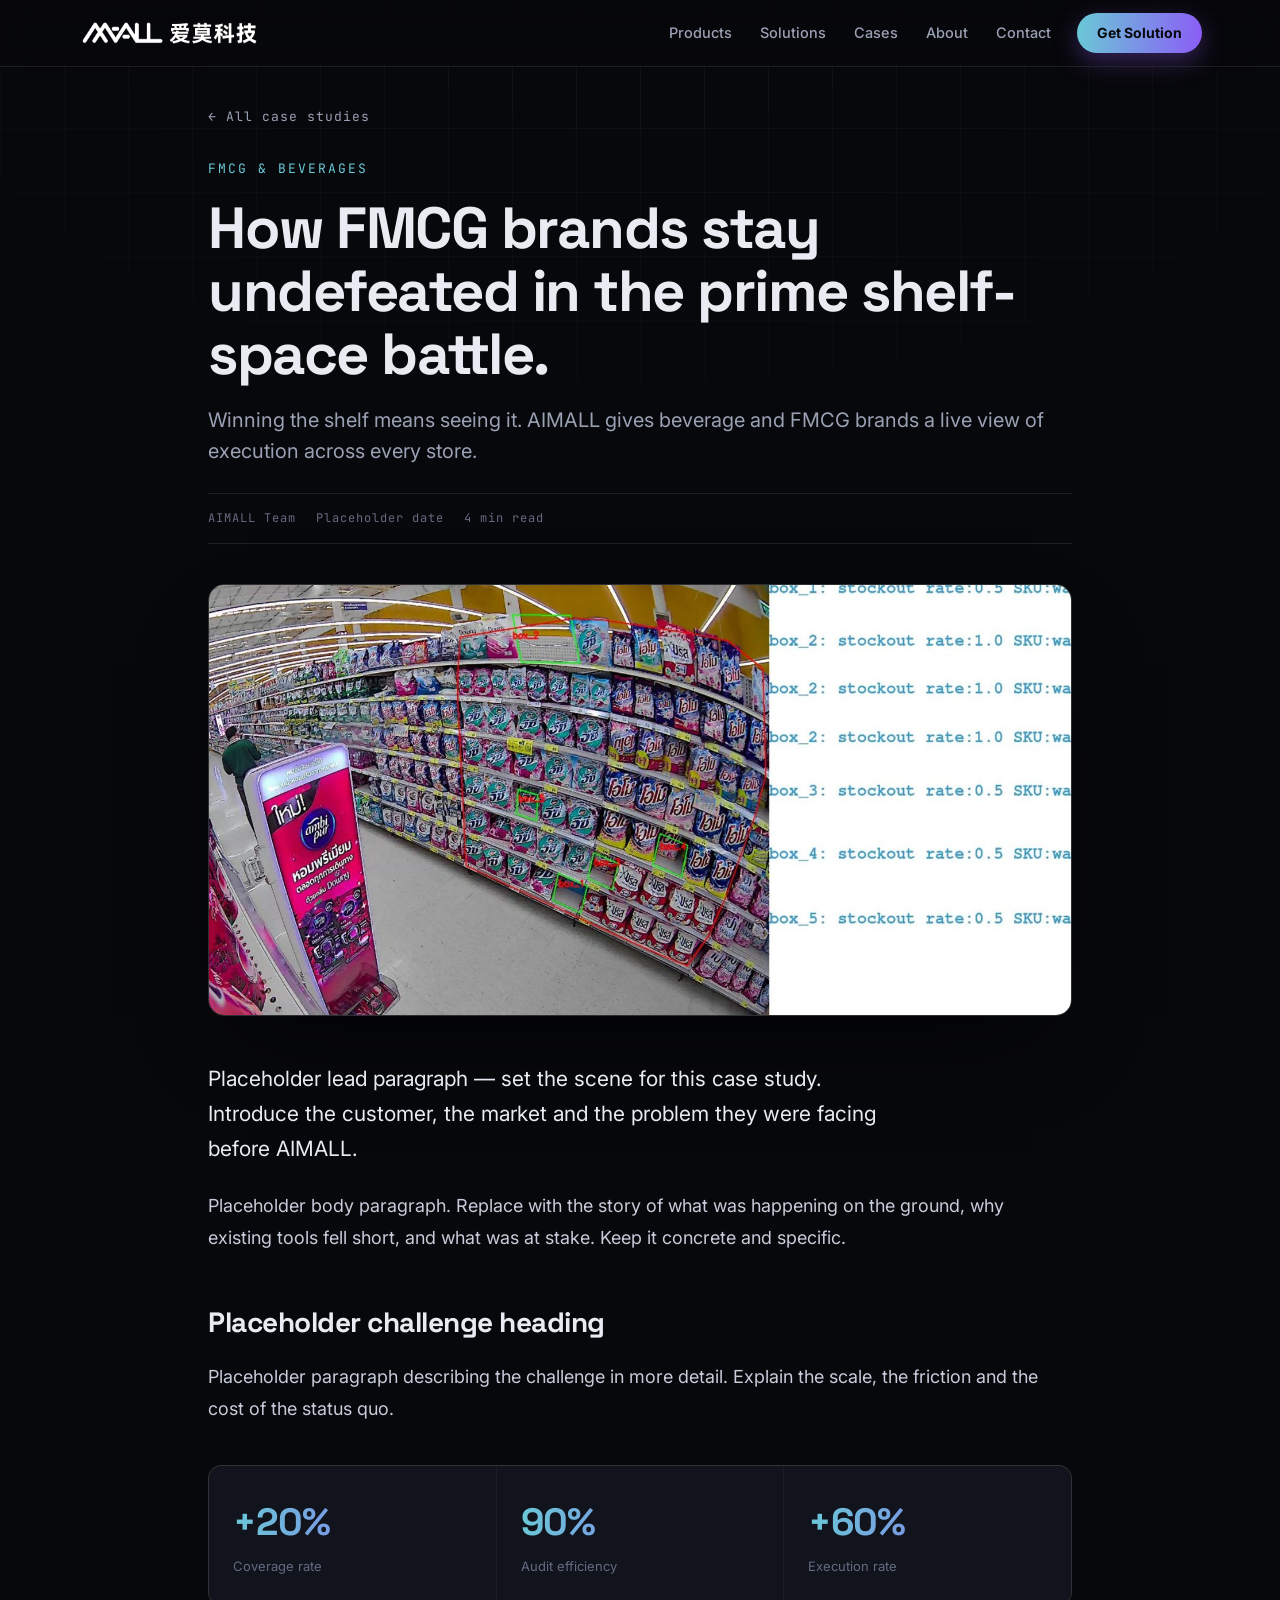
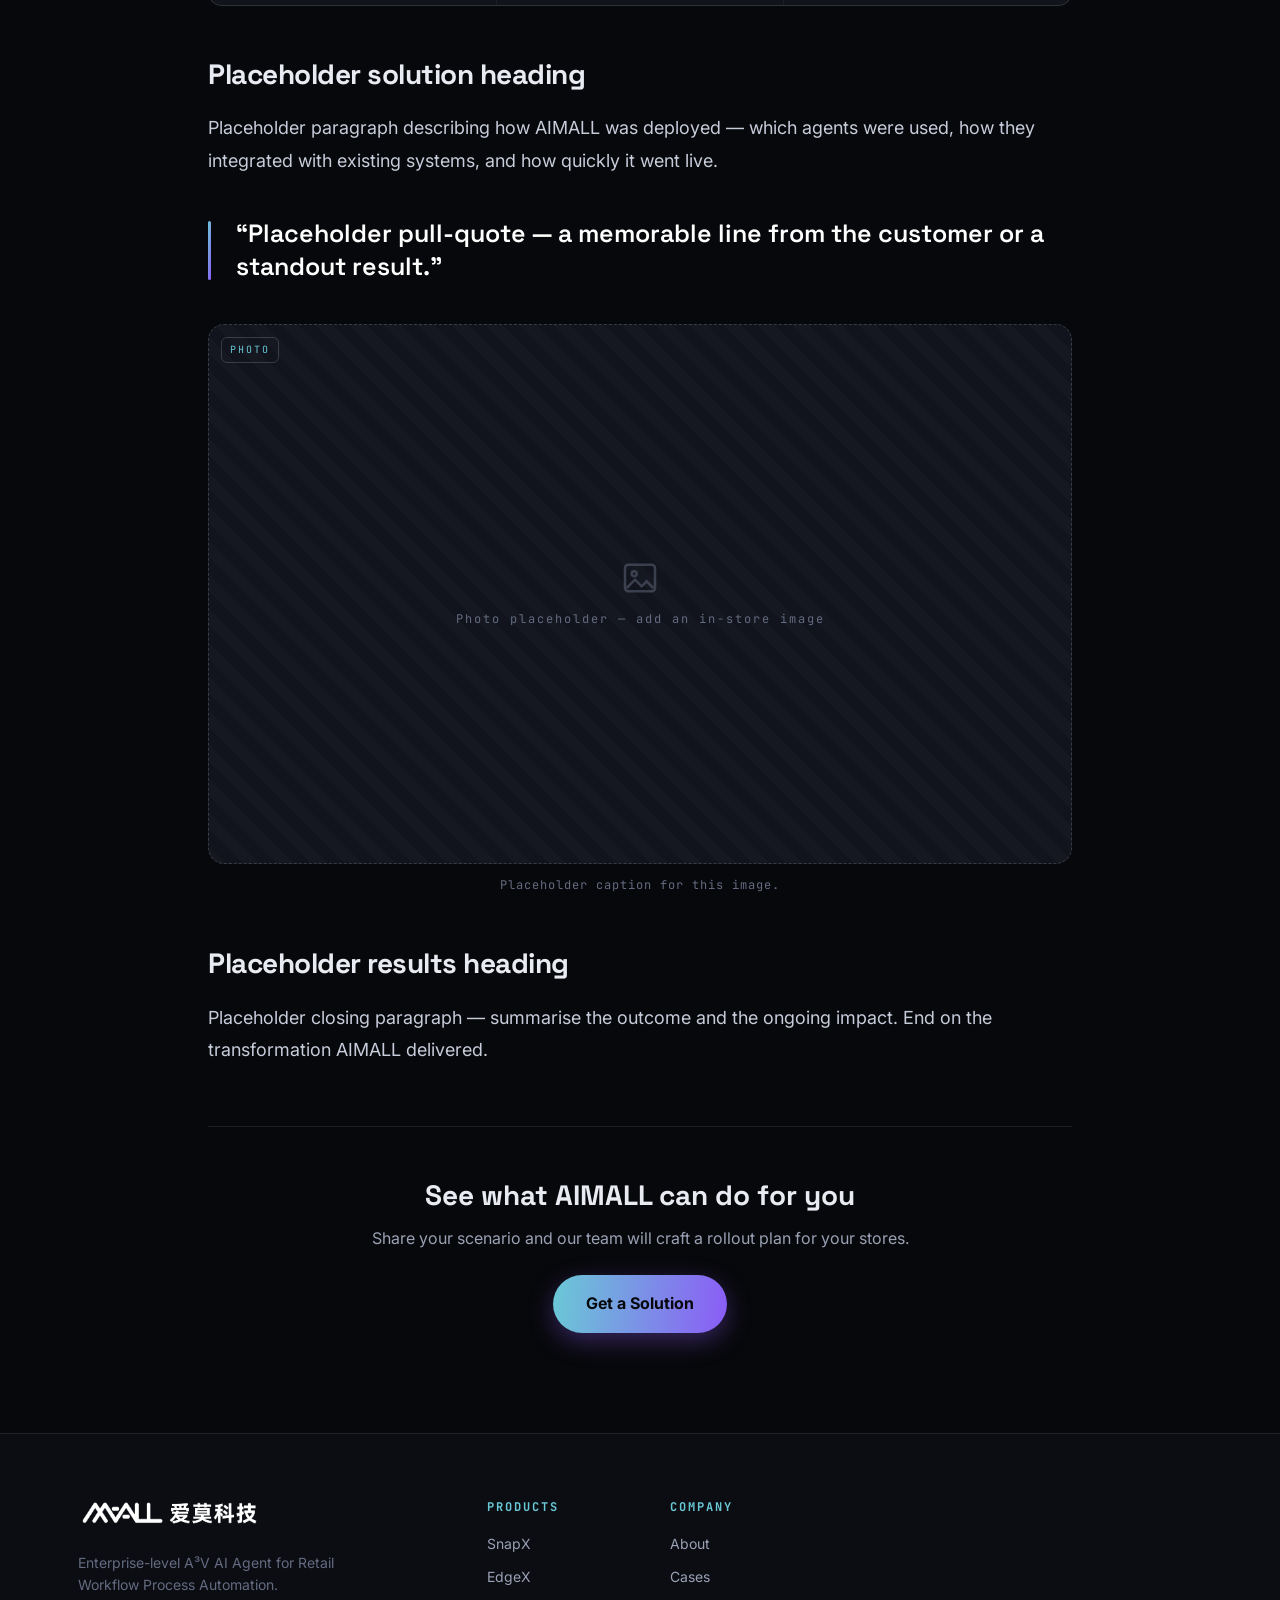
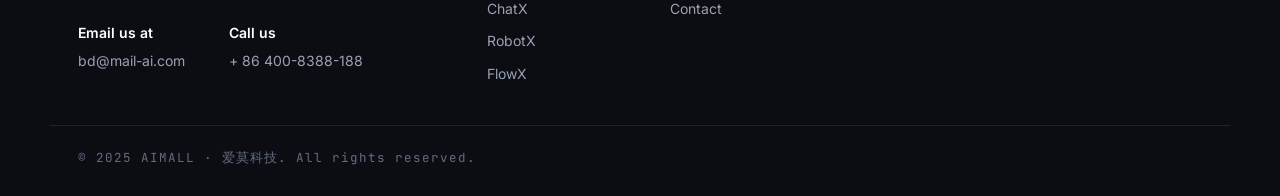
==== commit df76bd67: "Lighten coverflow card shadow; remove Products caret; faster roaming hero blobs" ====
--- a/cases/fmcg.html
+++ b/cases/fmcg.html
@@ -4,12 +4,12 @@
 <title>Fmcg & Beverages — Case Study — AIMALL</title>
 <link rel="preconnect" href="https://fonts.googleapis.com"/><link rel="preconnect" href="https://fonts.gstatic.com" crossorigin/>
 <link href="https://fonts.googleapis.com/css2?family=Space+Grotesk:wght@400;500;600;700&family=Inter:wght@400;500;600;700&family=JetBrains+Mono:wght@400;500;600&display=swap" rel="stylesheet"/>
-<link rel="stylesheet" href="../style.css?v=37"/>
+<link rel="stylesheet" href="../style.css?v=39"/>
 </head><body>
 <div class="grid-bg" aria-hidden="true"></div>
 <header class="nav" id="top"><div class="container nav__inner">
     <a class="brand" href="../index.html"><img class="brand__logo" src="../assets/logo-white.png?v=1" alt="AIMALL 爱莫科技"/></a>
-    <nav class="nav__links" id="navLinks"><div class="nav__drop"><a href="#">Products <i class="caret">▾</i></a><div class="nav__menu"><a href="../products/snapx.html">SnapX</a><a href="../products/edgex.html">EdgeX</a><a href="../products/chatx.html">ChatX</a><a href="../products/robotx.html">RobotX</a><a href="../products/flowx.html">FlowX</a></div></div>
+    <nav class="nav__links" id="navLinks"><div class="nav__drop"><a href="#">Products</a><div class="nav__menu"><a href="../products/snapx.html">SnapX</a><a href="../products/edgex.html">EdgeX</a><a href="../products/chatx.html">ChatX</a><a href="../products/robotx.html">RobotX</a><a href="../products/flowx.html">FlowX</a></div></div>
         <a href="../index.html#solutions">Solutions</a><a href="../index.html#cases">Cases</a><a href="../index.html#about">About</a><a href="../index.html#contact">Contact</a></nav>
     <a href="../index.html#contact" class="btn btn--primary nav__cta">Get Solution</a>
     <button class="nav__toggle" id="navToggle" aria-label="Menu">≡</button>
--- a/style.css
+++ b/style.css
@@ -255,17 +255,24 @@
   filter: blur(70px); will-change: transform, opacity; }
 .hero__glow::before { width: 620px; height: 500px; left: 12%; top: 40px;
   background: radial-gradient(closest-side, rgba(106,201,214,.5), transparent 72%);
-  animation: heroBreatheA 15s ease-in-out infinite; }
+  animation: heroBreatheA 9s ease-in-out infinite; }
 .hero__glow::after { width: 680px; height: 560px; right: 10%; top: 10px;
   background: radial-gradient(closest-side, rgba(139,92,246,.55), transparent 72%);
-  animation: heroBreatheB 19s ease-in-out infinite; }
+  animation: heroBreatheB 11s ease-in-out infinite; }
+/* wander to several different spots so the colour roams, not just pulses in place */
 @keyframes heroBreatheA {
-  0%,100% { transform: translate(0,0) scale(1); opacity: .55; }
-  50%     { transform: translate(70px, 46px) scale(1.28); opacity: .8; }
+  0%   { transform: translate(0,0) scale(1); opacity: .5; }
+  25%  { transform: translate(220px, 70px) scale(1.3); opacity: .82; }
+  50%  { transform: translate(120px, -60px) scale(.9); opacity: .62; }
+  75%  { transform: translate(-160px, 50px) scale(1.18); opacity: .8; }
+  100% { transform: translate(0,0) scale(1); opacity: .5; }
 }
 @keyframes heroBreatheB {
-  0%,100% { transform: translate(0,0) scale(1.12); opacity: .5; }
-  50%     { transform: translate(-80px, 34px) scale(.86); opacity: .78; }
+  0%   { transform: translate(0,0) scale(1.1); opacity: .5; }
+  25%  { transform: translate(-200px, -50px) scale(.85); opacity: .75; }
+  50%  { transform: translate(-90px, 80px) scale(1.28); opacity: .82; }
+  75%  { transform: translate(180px, -30px) scale(.95); opacity: .68; }
+  100% { transform: translate(0,0) scale(1.1); opacity: .5; }
 }
 @media (prefers-reduced-motion: reduce) {
   .hero__glow::before, .hero__glow::after { animation: none; }
@@ -310,7 +317,7 @@
   -webkit-mask-image: linear-gradient(90deg, transparent 0, #000 70px, #000 calc(100% - 70px), transparent 100%);
           mask-image: linear-gradient(90deg, transparent 0, #000 70px, #000 calc(100% - 70px), transparent 100%); }
 .marquee__track { display: flex; gap: 56px; white-space: nowrap; width: max-content;
-  animation: scroll 38s linear infinite; }
+  animation: scroll 76s linear infinite; }
 .marquee__track span { font-family: "JetBrains Mono", monospace; font-size: 14px; letter-spacing: 2px;
   color: var(--mute); }
 @keyframes scroll { to { transform: translateX(-50%); } }
@@ -414,8 +421,8 @@
   background: linear-gradient(180deg, #11141d, #0b0d13); border: 1px solid var(--line);
   transition: transform .6s cubic-bezier(.18,.9,.25,1), opacity .6s, box-shadow .3s, border-color .3s;
   will-change: transform, opacity; }
-.cover__card.is-active { border-color: rgba(139,92,246,.5);
-  box-shadow: 0 0 0 1px rgba(139,92,246,.25), 0 30px 80px -20px rgba(139,92,246,.5), 0 0 50px -16px rgba(106,201,214,.4); }
+.cover__card.is-active { border-color: rgba(139,92,246,.42);
+  box-shadow: 0 0 0 1px rgba(139,92,246,.17), 0 30px 80px -20px rgba(139,92,246,.33), 0 0 50px -16px rgba(106,201,214,.27); }
 .cover__vis { height: 168px; padding: 14px; display: flex; align-items: center; justify-content: center;
   background:
     radial-gradient(120% 90% at 50% 0%, rgba(139,92,246,.10), transparent 60%),
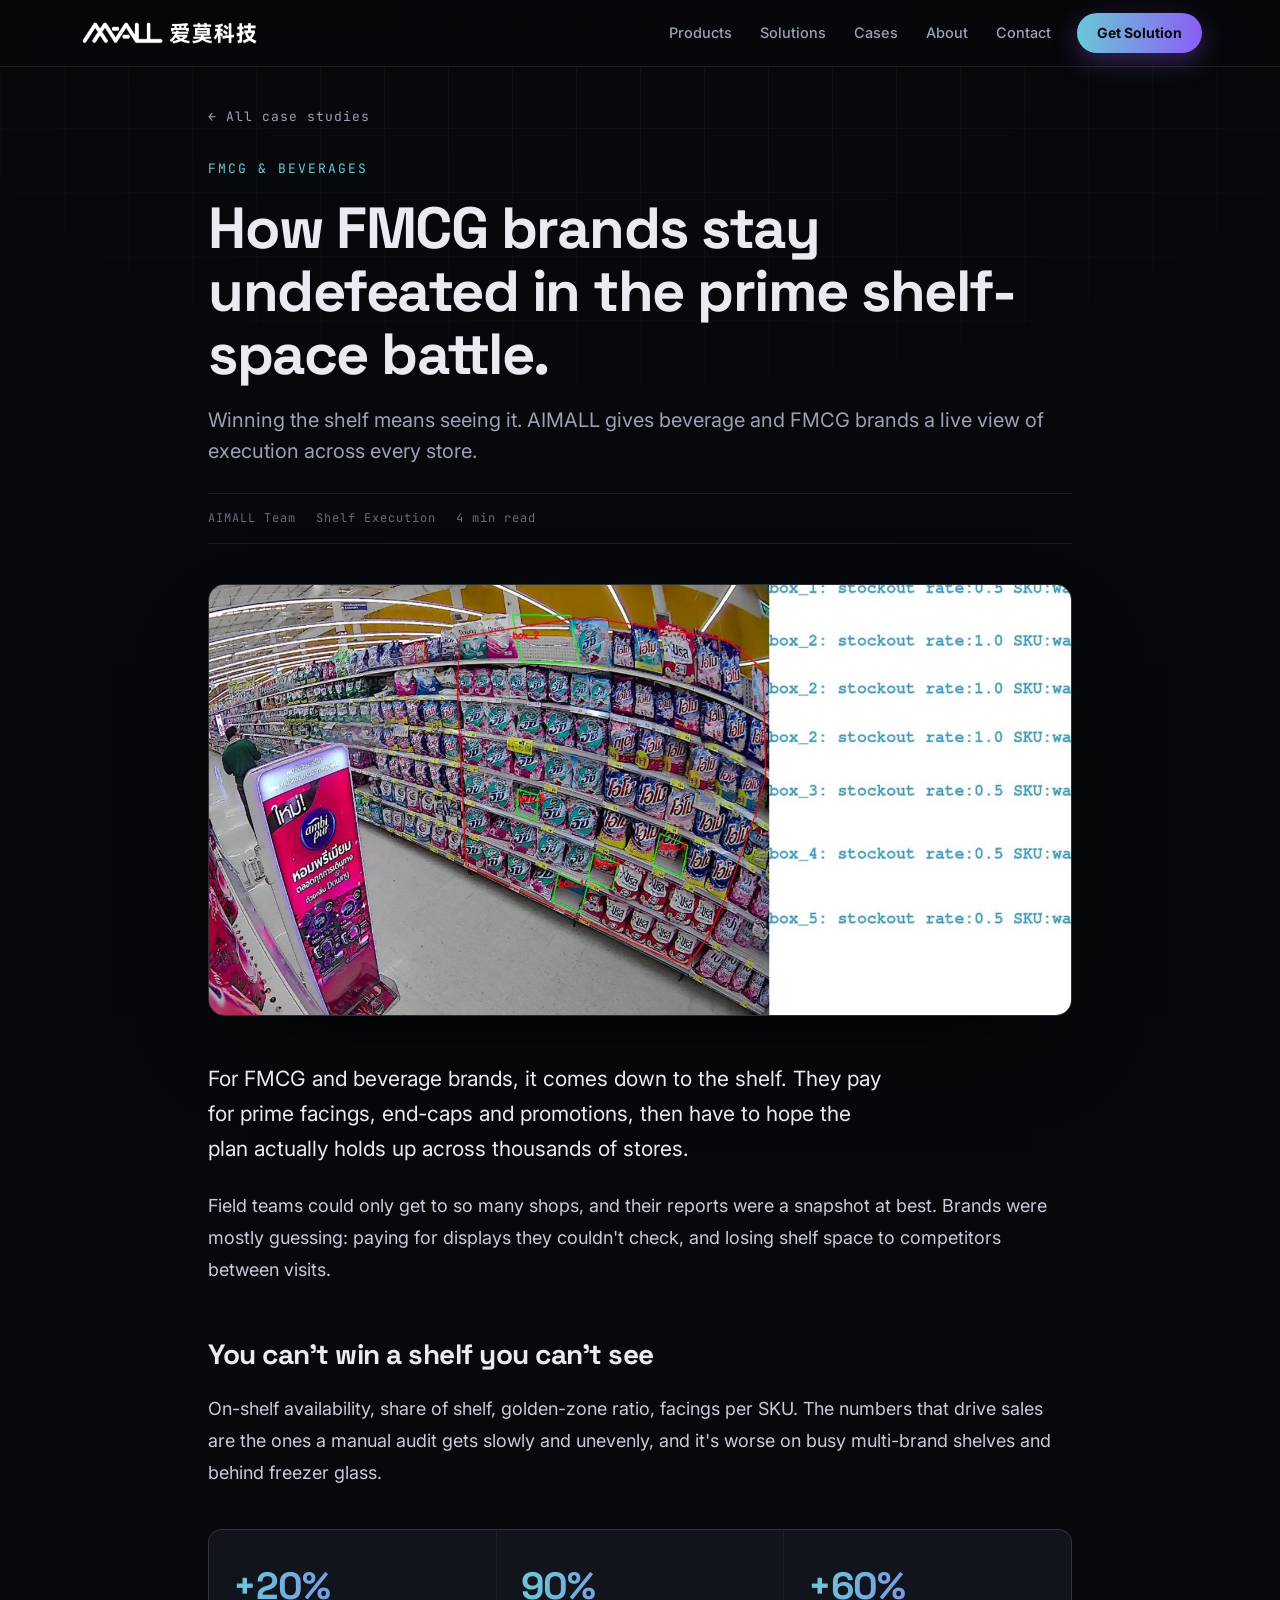
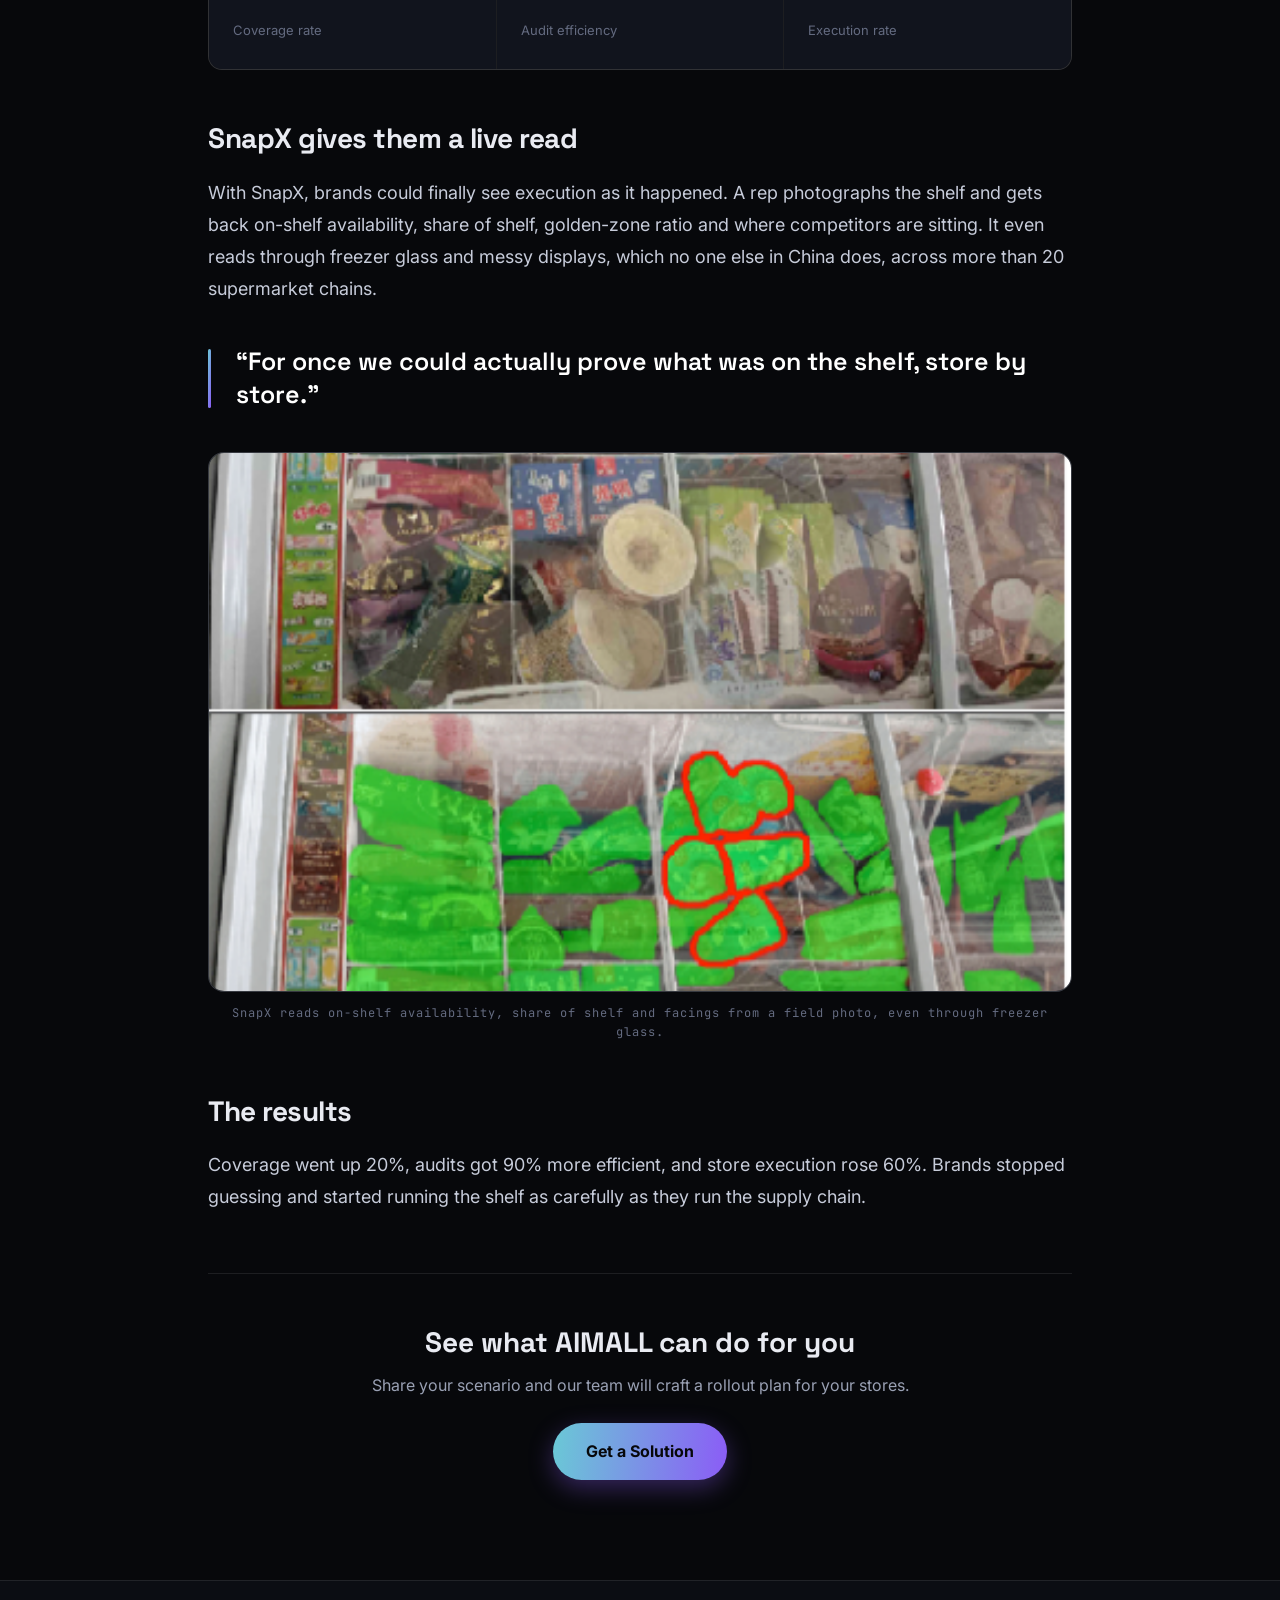
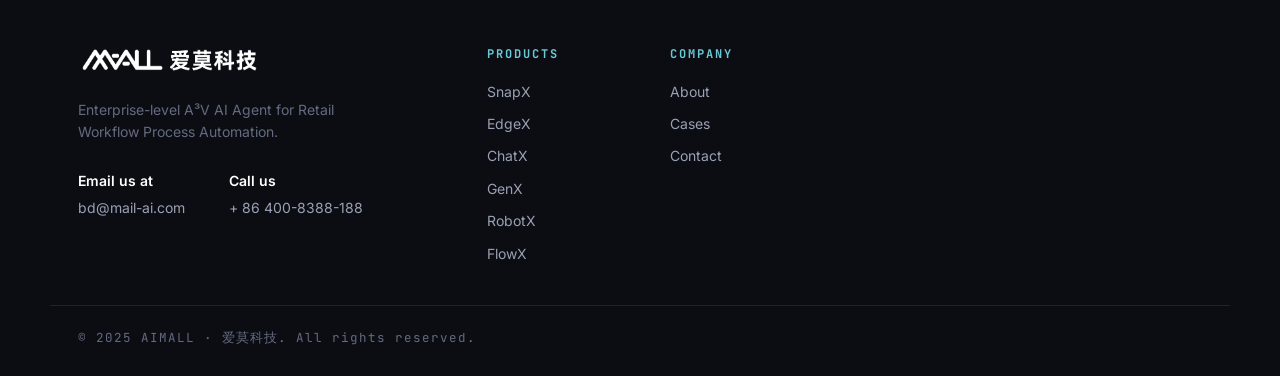
==== commit ae55b8f5: "Add GenX agent, fill product pages & case studies, de-AI copy - New GenX product page (generative de" ====
--- a/cases/fmcg.html
+++ b/cases/fmcg.html
@@ -9,7 +9,7 @@
 <div class="grid-bg" aria-hidden="true"></div>
 <header class="nav" id="top"><div class="container nav__inner">
     <a class="brand" href="../index.html"><img class="brand__logo" src="../assets/logo-white.png?v=1" alt="AIMALL 爱莫科技"/></a>
-    <nav class="nav__links" id="navLinks"><div class="nav__drop"><a href="#">Products</a><div class="nav__menu"><a href="../products/snapx.html">SnapX</a><a href="../products/edgex.html">EdgeX</a><a href="../products/chatx.html">ChatX</a><a href="../products/robotx.html">RobotX</a><a href="../products/flowx.html">FlowX</a></div></div>
+    <nav class="nav__links" id="navLinks"><div class="nav__drop"><a href="#">Products</a><div class="nav__menu"><a href="../products/snapx.html">SnapX</a><a href="../products/edgex.html">EdgeX</a><a href="../products/chatx.html">ChatX</a><a href="../products/genx.html">GenX</a><a href="../products/robotx.html">RobotX</a><a href="../products/flowx.html">FlowX</a></div></div>
         <a href="../index.html#solutions">Solutions</a><a href="../index.html#cases">Cases</a><a href="../index.html#about">About</a><a href="../index.html#contact">Contact</a></nav>
     <a href="../index.html#contact" class="btn btn--primary nav__cta">Get Solution</a>
     <button class="nav__toggle" id="navToggle" aria-label="Menu">≡</button>
@@ -21,32 +21,32 @@
     <span class="art__eyebrow">FMCG & BEVERAGES</span>
     <h1 class="art__title">How FMCG brands stay undefeated in the prime shelf-space battle.</h1>
     <p class="art__deck">Winning the shelf means seeing it. AIMALL gives beverage and FMCG brands a live view of execution across every store.</p>
-    <div class="art__meta"><span>AIMALL Team</span><span>Placeholder date</span><span>4 min read</span></div>
+    <div class="art__meta"><span>AIMALL Team</span><span>Shelf Execution</span><span>4 min read</span></div>
   </div>
 
   <figure class="art__hero"><img src="../assets/case-fmcg.jpg" alt="FMCG & BEVERAGES"/></figure>
 
   <div class="art__narrow art__body">
-    <p class="lead">Placeholder lead paragraph — set the scene for this case study. Introduce the customer, the market and the problem they were facing before AIMALL.</p>
-    <p>Placeholder body paragraph. Replace with the story of what was happening on the ground, why existing tools fell short, and what was at stake. Keep it concrete and specific.</p>
+    <p class="lead">For FMCG and beverage brands, it comes down to the shelf. They pay for prime facings, end-caps and promotions, then have to hope the plan actually holds up across thousands of stores.</p>
+    <p>Field teams could only get to so many shops, and their reports were a snapshot at best. Brands were mostly guessing: paying for displays they couldn't check, and losing shelf space to competitors between visits.</p>
 
-    <h2>Placeholder challenge heading</h2>
-    <p>Placeholder paragraph describing the challenge in more detail. Explain the scale, the friction and the cost of the status quo.</p>
+    <h2>You can't win a shelf you can't see</h2>
+    <p>On-shelf availability, share of shelf, golden-zone ratio, facings per SKU. The numbers that drive sales are the ones a manual audit gets slowly and unevenly, and it's worse on busy multi-brand shelves and behind freezer glass.</p>
 
     <div class="art__metrics"><div class="art__metric"><span class="grad-t">+20%</span><small>Coverage rate</small></div><div class="art__metric"><span class="grad-t">90%</span><small>Audit efficiency</small></div><div class="art__metric"><span class="grad-t">+60%</span><small>Execution rate</small></div></div>
 
-    <h2>Placeholder solution heading</h2>
-    <p>Placeholder paragraph describing how AIMALL was deployed — which agents were used, how they integrated with existing systems, and how quickly it went live.</p>
+    <h2>SnapX gives them a live read</h2>
+    <p>With SnapX, brands could finally see execution as it happened. A rep photographs the shelf and gets back on-shelf availability, share of shelf, golden-zone ratio and where competitors are sitting. It even reads through freezer glass and messy displays, which no one else in China does, across more than 20 supermarket chains.</p>
 
-    <div class="art__quote"><p>“Placeholder pull-quote — a memorable line from the customer or a standout result.”</p></div>
+    <div class="art__quote"><p>“For once we could actually prove what was on the shelf, store by store.”</p></div>
 
     <figure class="art__fig">
-      <div class="ph-media" data-kind="PHOTO"><svg viewBox="0 0 24 24" fill="none" stroke="currentColor" stroke-width="1.5"><rect x="3" y="4" width="18" height="16" rx="2"/><circle cx="8.5" cy="9.5" r="1.5"/><path d="M4 18l5-5 4 4 3-3 4 4"/></svg><span>Photo placeholder — add an in-store image</span></div>
-      <figcaption>Placeholder caption for this image.</figcaption>
+      <div class="pp-shot"><img src="../assets/products/snapx-frozen-1.png" alt="SnapX frozen and shelf display recognition"/></div>
+      <figcaption>SnapX reads on-shelf availability, share of shelf and facings from a field photo, even through freezer glass.</figcaption>
     </figure>
 
-    <h2>Placeholder results heading</h2>
-    <p>Placeholder closing paragraph — summarise the outcome and the ongoing impact. End on the transformation AIMALL delivered.</p>
+    <h2>The results</h2>
+    <p>Coverage went up 20%, audits got 90% more efficient, and store execution rose 60%. Brands stopped guessing and started running the shelf as carefully as they run the supply chain.</p>
 
     <div class="art__cta">
       <h3>See what AIMALL can do for you</h3>
@@ -65,7 +65,7 @@
         <div class="fcontact"><span class="fcontact__label">Call us</span><a class="fcontact__val" href="tel:+864008388188">+ 86 400-8388-188</a></div>
       </div>
     </div>
-    <div class="footer__col"><h5>Products</h5><a href="../products/snapx.html">SnapX</a><a href="../products/edgex.html">EdgeX</a><a href="../products/chatx.html">ChatX</a><a href="../products/robotx.html">RobotX</a><a href="../products/flowx.html">FlowX</a></div>
+    <div class="footer__col"><h5>Products</h5><a href="../products/snapx.html">SnapX</a><a href="../products/edgex.html">EdgeX</a><a href="../products/chatx.html">ChatX</a><a href="../products/genx.html">GenX</a><a href="../products/robotx.html">RobotX</a><a href="../products/flowx.html">FlowX</a></div>
     <div class="footer__col"><h5>Company</h5><a href="../index.html#about">About</a><a href="../index.html#cases">Cases</a><a href="../index.html#contact">Contact</a></div>
 </div><div class="container footer__bottom mono">© 2025 AIMALL · 爱莫科技. All rights reserved.</div></footer>
 <script>
--- a/style.css
+++ b/style.css
@@ -172,6 +172,15 @@
 .ph-media::before { content: attr(data-kind); position: absolute; top: 12px; left: 12px;
   font-family: "JetBrains Mono", monospace; font-size: 10px; letter-spacing: 2px; color: var(--pp-accent, var(--cyan));
   border: 1px solid var(--line-2); border-radius: 6px; padding: 4px 8px; }
+/* real product screenshot / photo tile (replaces .ph-media placeholders) */
+.pp-shot { position: relative; border: 1px solid var(--line-2); border-radius: 16px; overflow: hidden;
+  aspect-ratio: 16 / 10; background: var(--bg-3); }
+.pp-shot img { width: 100%; height: 100%; object-fit: cover; display: block; }
+.pp-shot[data-kind]::before { content: attr(data-kind); position: absolute; top: 12px; left: 12px; z-index: 2;
+  font-family: "JetBrains Mono", monospace; font-size: 10px; letter-spacing: 2px; color: #fff;
+  background: rgba(8,10,16,.6); backdrop-filter: blur(4px);
+  border: 1px solid rgba(255,255,255,.14); border-radius: 6px; padding: 4px 8px; }
+.ph-gallery .pp-shot { aspect-ratio: 4 / 3; }
 
 .pp-split { display: grid; grid-template-columns: 1fr 1fr; gap: 56px; align-items: center; }
 .pp-split--rev .pp-split__text { order: 2; }
@@ -249,8 +258,8 @@
 /* ---- hero ---- */
 .hero { position: relative; padding: 120px 0 96px; overflow: hidden; }
 /* living, "breathing" hero background — animated colour blobs */
-.hero__glow { position: absolute; top: -220px; left: 50%; transform: translateX(-50%);
-  width: min(1200px, 120vw); height: 860px; pointer-events: none; z-index: 0; overflow: visible; }
+.hero__glow { position: absolute; top: -140px; left: 50%; transform: translateX(-50%);
+  width: min(1200px, 120vw); height: 960px; pointer-events: none; z-index: 0; overflow: visible; }
 .hero__glow::before, .hero__glow::after { content: ""; position: absolute; border-radius: 50%;
   filter: blur(70px); will-change: transform, opacity; }
 .hero__glow::before { width: 620px; height: 500px; left: 12%; top: 40px;
@@ -261,18 +270,18 @@
   animation: heroBreatheB 11s ease-in-out infinite; }
 /* wander to several different spots so the colour roams, not just pulses in place */
 @keyframes heroBreatheA {
-  0%   { transform: translate(0,0) scale(1); opacity: .5; }
-  25%  { transform: translate(220px, 70px) scale(1.3); opacity: .82; }
-  50%  { transform: translate(120px, -60px) scale(.9); opacity: .62; }
-  75%  { transform: translate(-160px, 50px) scale(1.18); opacity: .8; }
-  100% { transform: translate(0,0) scale(1); opacity: .5; }
+  0%   { transform: translate(0,40px) scale(1); opacity: .5; }
+  25%  { transform: translate(220px, 190px) scale(1.3); opacity: .82; }
+  50%  { transform: translate(120px, 60px) scale(.9); opacity: .62; }
+  75%  { transform: translate(-160px, 170px) scale(1.18); opacity: .8; }
+  100% { transform: translate(0,40px) scale(1); opacity: .5; }
 }
 @keyframes heroBreatheB {
-  0%   { transform: translate(0,0) scale(1.1); opacity: .5; }
-  25%  { transform: translate(-200px, -50px) scale(.85); opacity: .75; }
-  50%  { transform: translate(-90px, 80px) scale(1.28); opacity: .82; }
-  75%  { transform: translate(180px, -30px) scale(.95); opacity: .68; }
-  100% { transform: translate(0,0) scale(1.1); opacity: .5; }
+  0%   { transform: translate(0,40px) scale(1.1); opacity: .5; }
+  25%  { transform: translate(-200px, 90px) scale(.85); opacity: .75; }
+  50%  { transform: translate(-90px, 210px) scale(1.28); opacity: .82; }
+  75%  { transform: translate(180px, 110px) scale(.95); opacity: .68; }
+  100% { transform: translate(0,40px) scale(1.1); opacity: .5; }
 }
 @media (prefers-reduced-motion: reduce) {
   .hero__glow::before, .hero__glow::after { animation: none; }
@@ -317,7 +326,7 @@
   -webkit-mask-image: linear-gradient(90deg, transparent 0, #000 70px, #000 calc(100% - 70px), transparent 100%);
           mask-image: linear-gradient(90deg, transparent 0, #000 70px, #000 calc(100% - 70px), transparent 100%); }
 .marquee__track { display: flex; gap: 56px; white-space: nowrap; width: max-content;
-  animation: scroll 76s linear infinite; }
+  animation: scroll 200s linear infinite; }
 .marquee__track span { font-family: "JetBrains Mono", monospace; font-size: 14px; letter-spacing: 2px;
   color: var(--mute); }
 @keyframes scroll { to { transform: translateX(-50%); } }
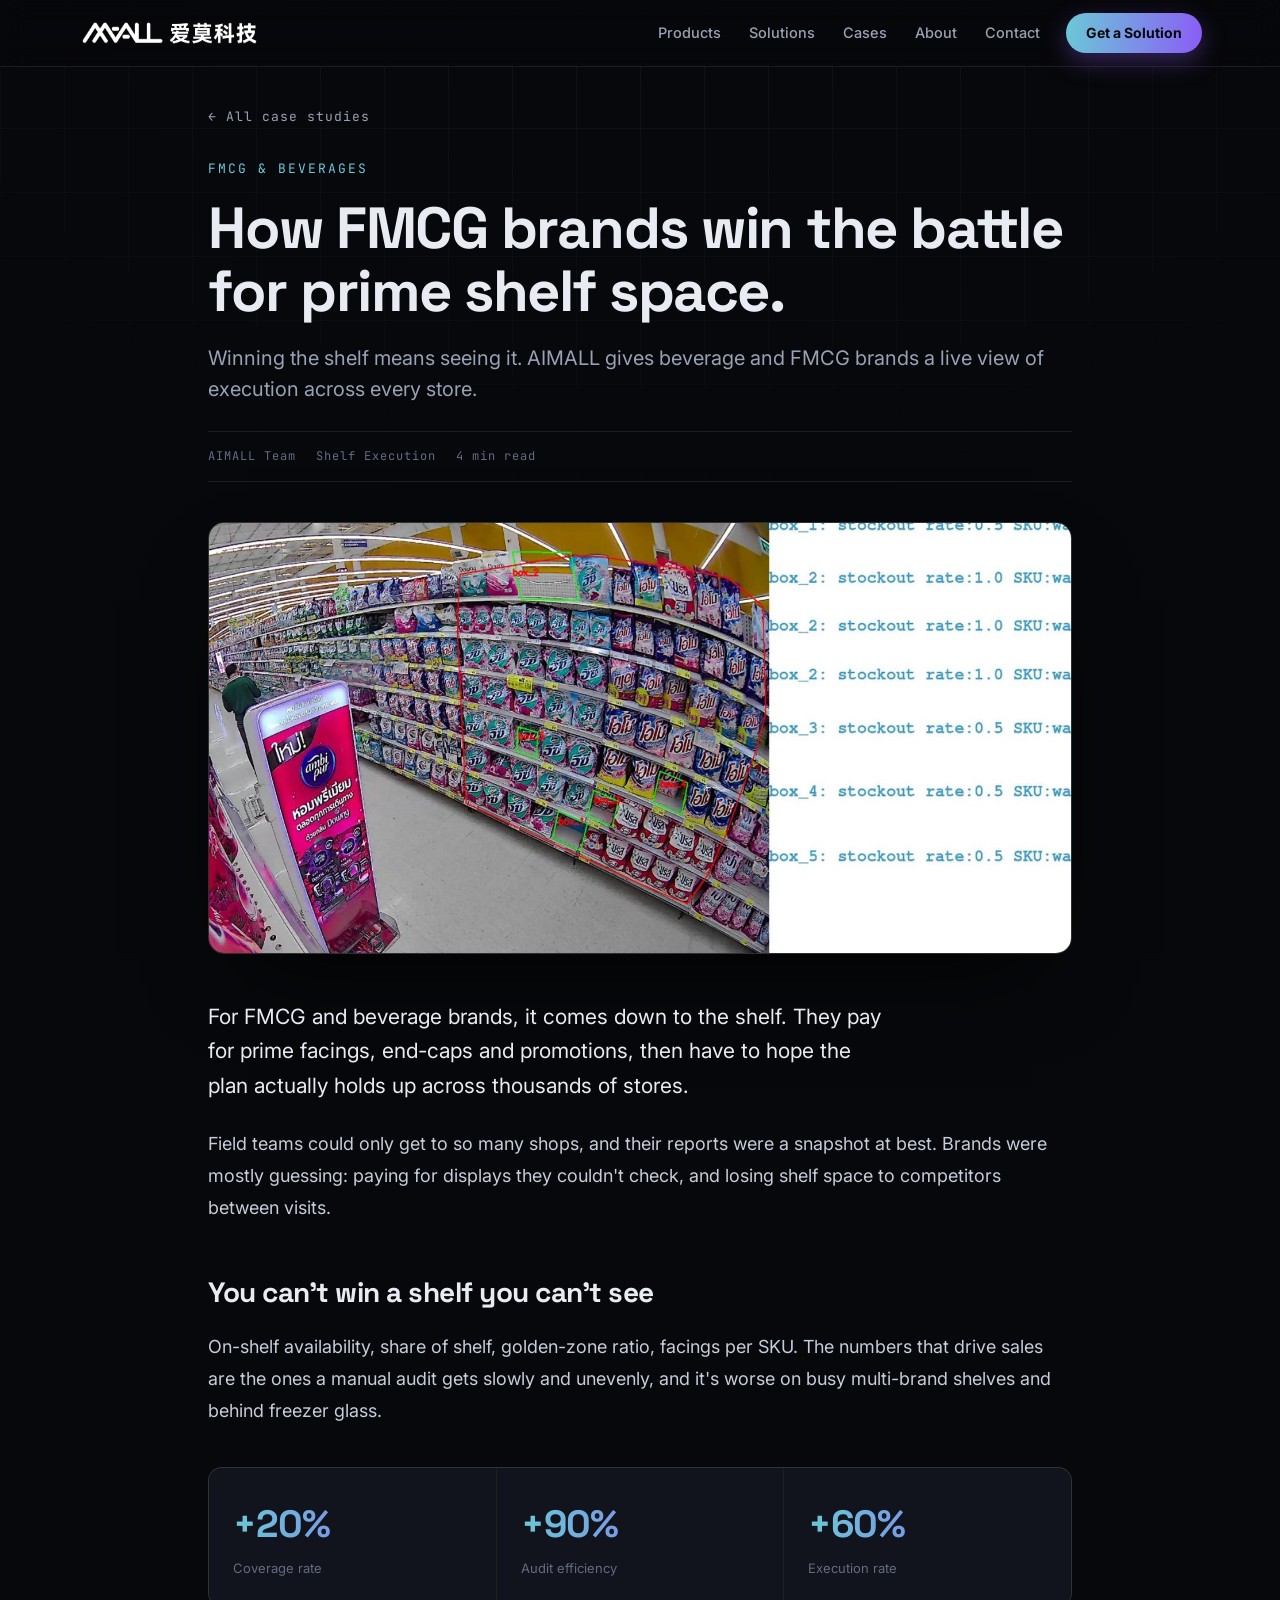
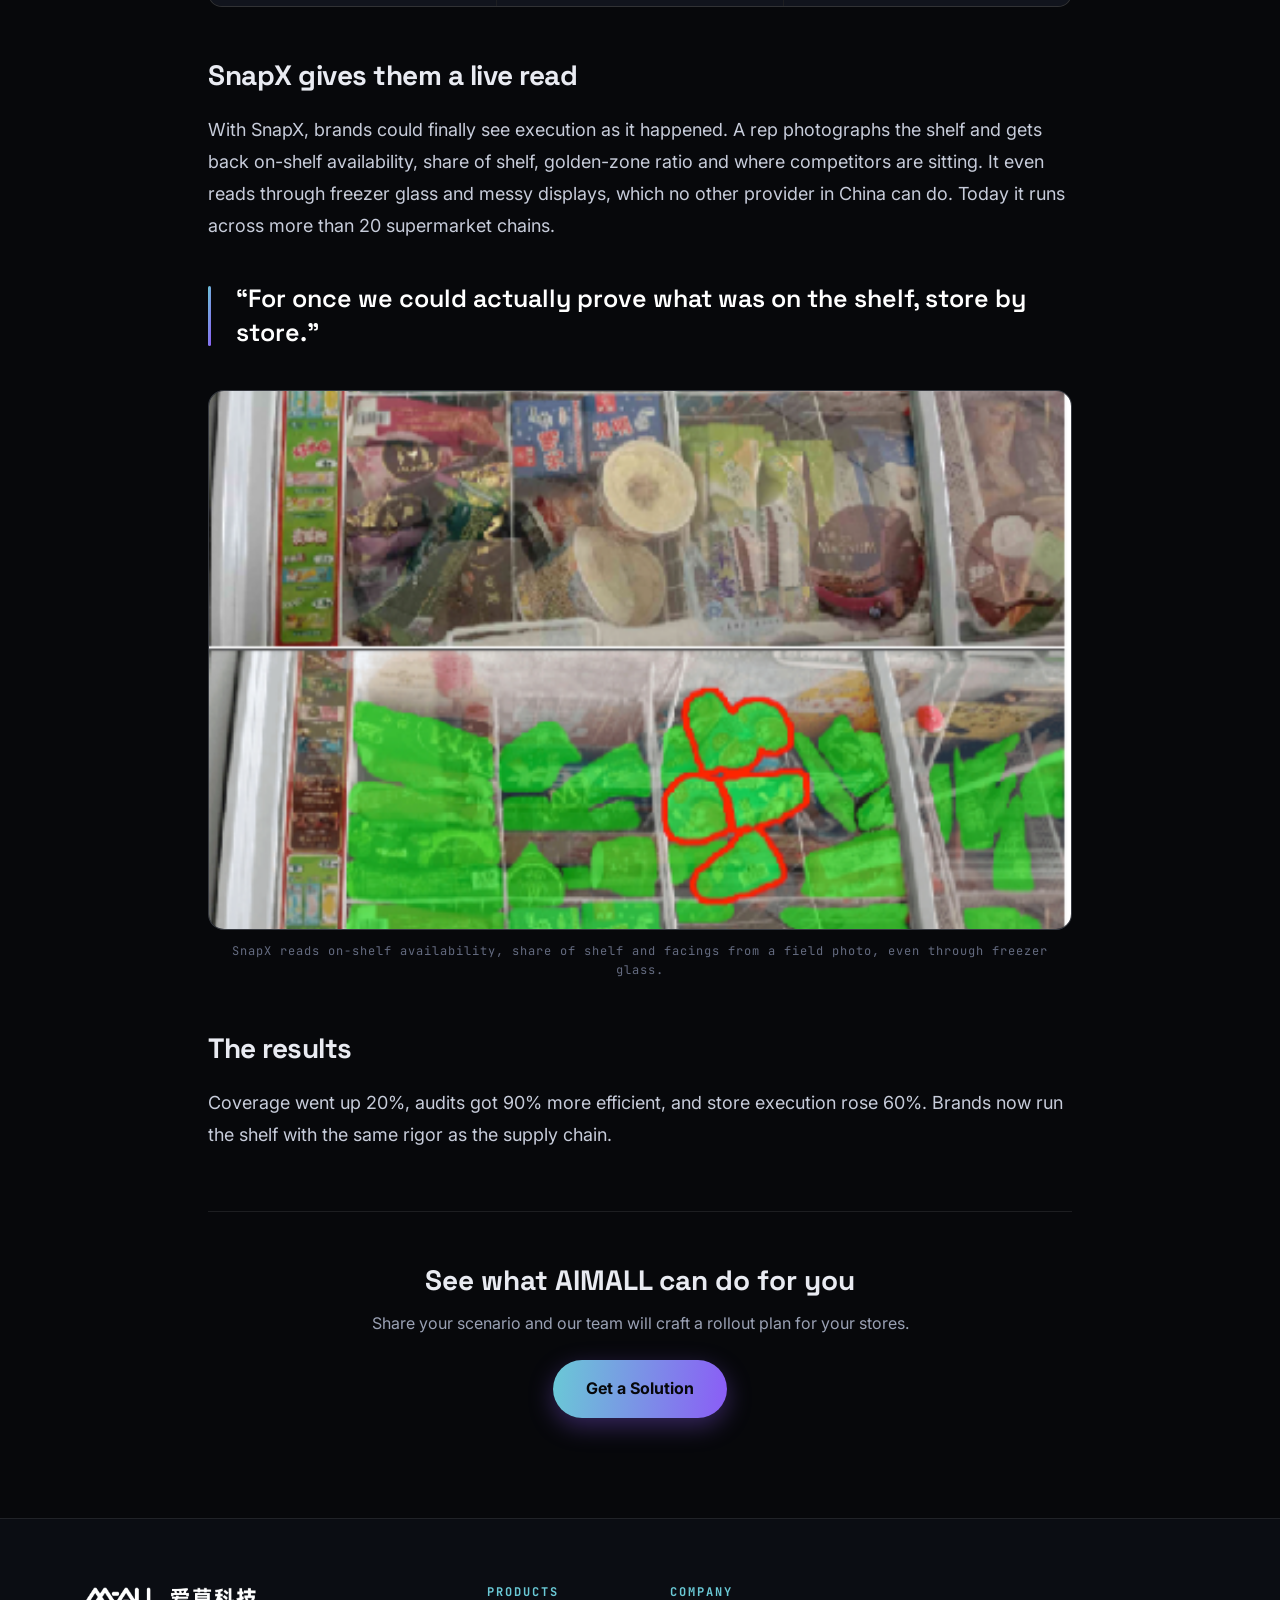
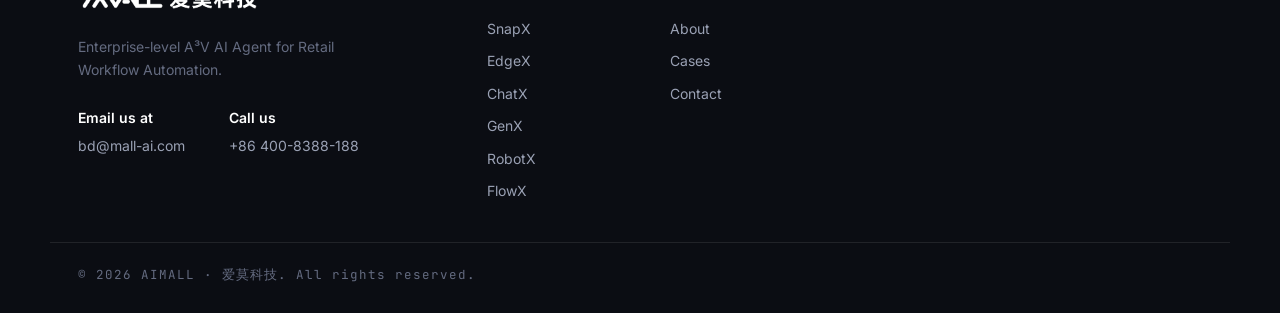
==== commit 560d5b81: "Site-wide quality pass: fix copy errors, de-AI tone, add RobotX demo video Audit fixes across all 12" ====
--- a/cases/fmcg.html
+++ b/cases/fmcg.html
@@ -1,7 +1,7 @@
 <!DOCTYPE html>
 <html lang="en"><head>
 <meta charset="UTF-8"/><meta name="viewport" content="width=device-width, initial-scale=1.0"/>
-<title>Fmcg & Beverages — Case Study — AIMALL</title>
+<title>FMCG & Beverages — Case Study — AIMALL</title>
 <link rel="preconnect" href="https://fonts.googleapis.com"/><link rel="preconnect" href="https://fonts.gstatic.com" crossorigin/>
 <link href="https://fonts.googleapis.com/css2?family=Space+Grotesk:wght@400;500;600;700&family=Inter:wght@400;500;600;700&family=JetBrains+Mono:wght@400;500;600&display=swap" rel="stylesheet"/>
 <link rel="stylesheet" href="../style.css?v=39"/>
@@ -11,7 +11,7 @@
     <a class="brand" href="../index.html"><img class="brand__logo" src="../assets/logo-white.png?v=1" alt="AIMALL 爱莫科技"/></a>
     <nav class="nav__links" id="navLinks"><div class="nav__drop"><a href="#">Products</a><div class="nav__menu"><a href="../products/snapx.html">SnapX</a><a href="../products/edgex.html">EdgeX</a><a href="../products/chatx.html">ChatX</a><a href="../products/genx.html">GenX</a><a href="../products/robotx.html">RobotX</a><a href="../products/flowx.html">FlowX</a></div></div>
         <a href="../index.html#solutions">Solutions</a><a href="../index.html#cases">Cases</a><a href="../index.html#about">About</a><a href="../index.html#contact">Contact</a></nav>
-    <a href="../index.html#contact" class="btn btn--primary nav__cta">Get Solution</a>
+    <a href="../index.html#contact" class="btn btn--primary nav__cta">Get a Solution</a>
     <button class="nav__toggle" id="navToggle" aria-label="Menu">≡</button>
 </div></header>
 
@@ -19,7 +19,7 @@
   <div class="art__narrow">
     <a href="../index.html#cases" class="art__back">← All case studies</a>
     <span class="art__eyebrow">FMCG & BEVERAGES</span>
-    <h1 class="art__title">How FMCG brands stay undefeated in the prime shelf-space battle.</h1>
+    <h1 class="art__title">How FMCG brands win the battle for prime shelf space.</h1>
     <p class="art__deck">Winning the shelf means seeing it. AIMALL gives beverage and FMCG brands a live view of execution across every store.</p>
     <div class="art__meta"><span>AIMALL Team</span><span>Shelf Execution</span><span>4 min read</span></div>
   </div>
@@ -33,10 +33,10 @@
     <h2>You can't win a shelf you can't see</h2>
     <p>On-shelf availability, share of shelf, golden-zone ratio, facings per SKU. The numbers that drive sales are the ones a manual audit gets slowly and unevenly, and it's worse on busy multi-brand shelves and behind freezer glass.</p>
 
-    <div class="art__metrics"><div class="art__metric"><span class="grad-t">+20%</span><small>Coverage rate</small></div><div class="art__metric"><span class="grad-t">90%</span><small>Audit efficiency</small></div><div class="art__metric"><span class="grad-t">+60%</span><small>Execution rate</small></div></div>
+    <div class="art__metrics"><div class="art__metric"><span class="grad-t">+20%</span><small>Coverage rate</small></div><div class="art__metric"><span class="grad-t">+90%</span><small>Audit efficiency</small></div><div class="art__metric"><span class="grad-t">+60%</span><small>Execution rate</small></div></div>
 
     <h2>SnapX gives them a live read</h2>
-    <p>With SnapX, brands could finally see execution as it happened. A rep photographs the shelf and gets back on-shelf availability, share of shelf, golden-zone ratio and where competitors are sitting. It even reads through freezer glass and messy displays, which no one else in China does, across more than 20 supermarket chains.</p>
+    <p>With SnapX, brands could finally see execution as it happened. A rep photographs the shelf and gets back on-shelf availability, share of shelf, golden-zone ratio and where competitors are sitting. It even reads through freezer glass and messy displays, which no other provider in China can do. Today it runs across more than 20 supermarket chains.</p>
 
     <div class="art__quote"><p>“For once we could actually prove what was on the shelf, store by store.”</p></div>
 
@@ -46,7 +46,7 @@
     </figure>
 
     <h2>The results</h2>
-    <p>Coverage went up 20%, audits got 90% more efficient, and store execution rose 60%. Brands stopped guessing and started running the shelf as carefully as they run the supply chain.</p>
+    <p>Coverage went up 20%, audits got 90% more efficient, and store execution rose 60%. Brands now run the shelf with the same rigor as the supply chain.</p>
 
     <div class="art__cta">
       <h3>See what AIMALL can do for you</h3>
@@ -59,15 +59,15 @@
 <footer class="footer"><div class="container footer__grid">
     <div class="footer__brand">
       <a class="brand" href="../index.html"><img class="brand__logo" src="../assets/logo-white.png?v=1" alt="AIMALL 爱莫科技"/></a>
-      <p class="footer__tag">Enterprise-level A³V AI Agent for Retail Workflow Process Automation.</p>
+      <p class="footer__tag">Enterprise-level A³V AI Agent for Retail Workflow Automation.</p>
       <div class="footer__contact">
-        <div class="fcontact"><span class="fcontact__label">Email us at</span><a class="fcontact__val" href="mailto:bd@mail-ai.com">bd@mail-ai.com</a></div>
-        <div class="fcontact"><span class="fcontact__label">Call us</span><a class="fcontact__val" href="tel:+864008388188">+ 86 400-8388-188</a></div>
+        <div class="fcontact"><span class="fcontact__label">Email us at</span><a class="fcontact__val" href="mailto:bd@mall-ai.com">bd@mall-ai.com</a></div>
+        <div class="fcontact"><span class="fcontact__label">Call us</span><a class="fcontact__val" href="tel:+864008388188">+86 400-8388-188</a></div>
       </div>
     </div>
     <div class="footer__col"><h5>Products</h5><a href="../products/snapx.html">SnapX</a><a href="../products/edgex.html">EdgeX</a><a href="../products/chatx.html">ChatX</a><a href="../products/genx.html">GenX</a><a href="../products/robotx.html">RobotX</a><a href="../products/flowx.html">FlowX</a></div>
     <div class="footer__col"><h5>Company</h5><a href="../index.html#about">About</a><a href="../index.html#cases">Cases</a><a href="../index.html#contact">Contact</a></div>
-</div><div class="container footer__bottom mono">© 2025 AIMALL · 爱莫科技. All rights reserved.</div></footer>
+</div><div class="container footer__bottom mono">© 2026 AIMALL · 爱莫科技. All rights reserved.</div></footer>
 <script>
 document.getElementById("navToggle")?.addEventListener("click",()=>document.getElementById("navLinks").classList.toggle("open"));
 document.querySelectorAll(".nav__drop").forEach(function(d){var t;d.addEventListener("mouseenter",function(){clearTimeout(t);d.classList.add("open");});d.addEventListener("mouseleave",function(){t=setTimeout(function(){d.classList.remove("open");},260);});});
